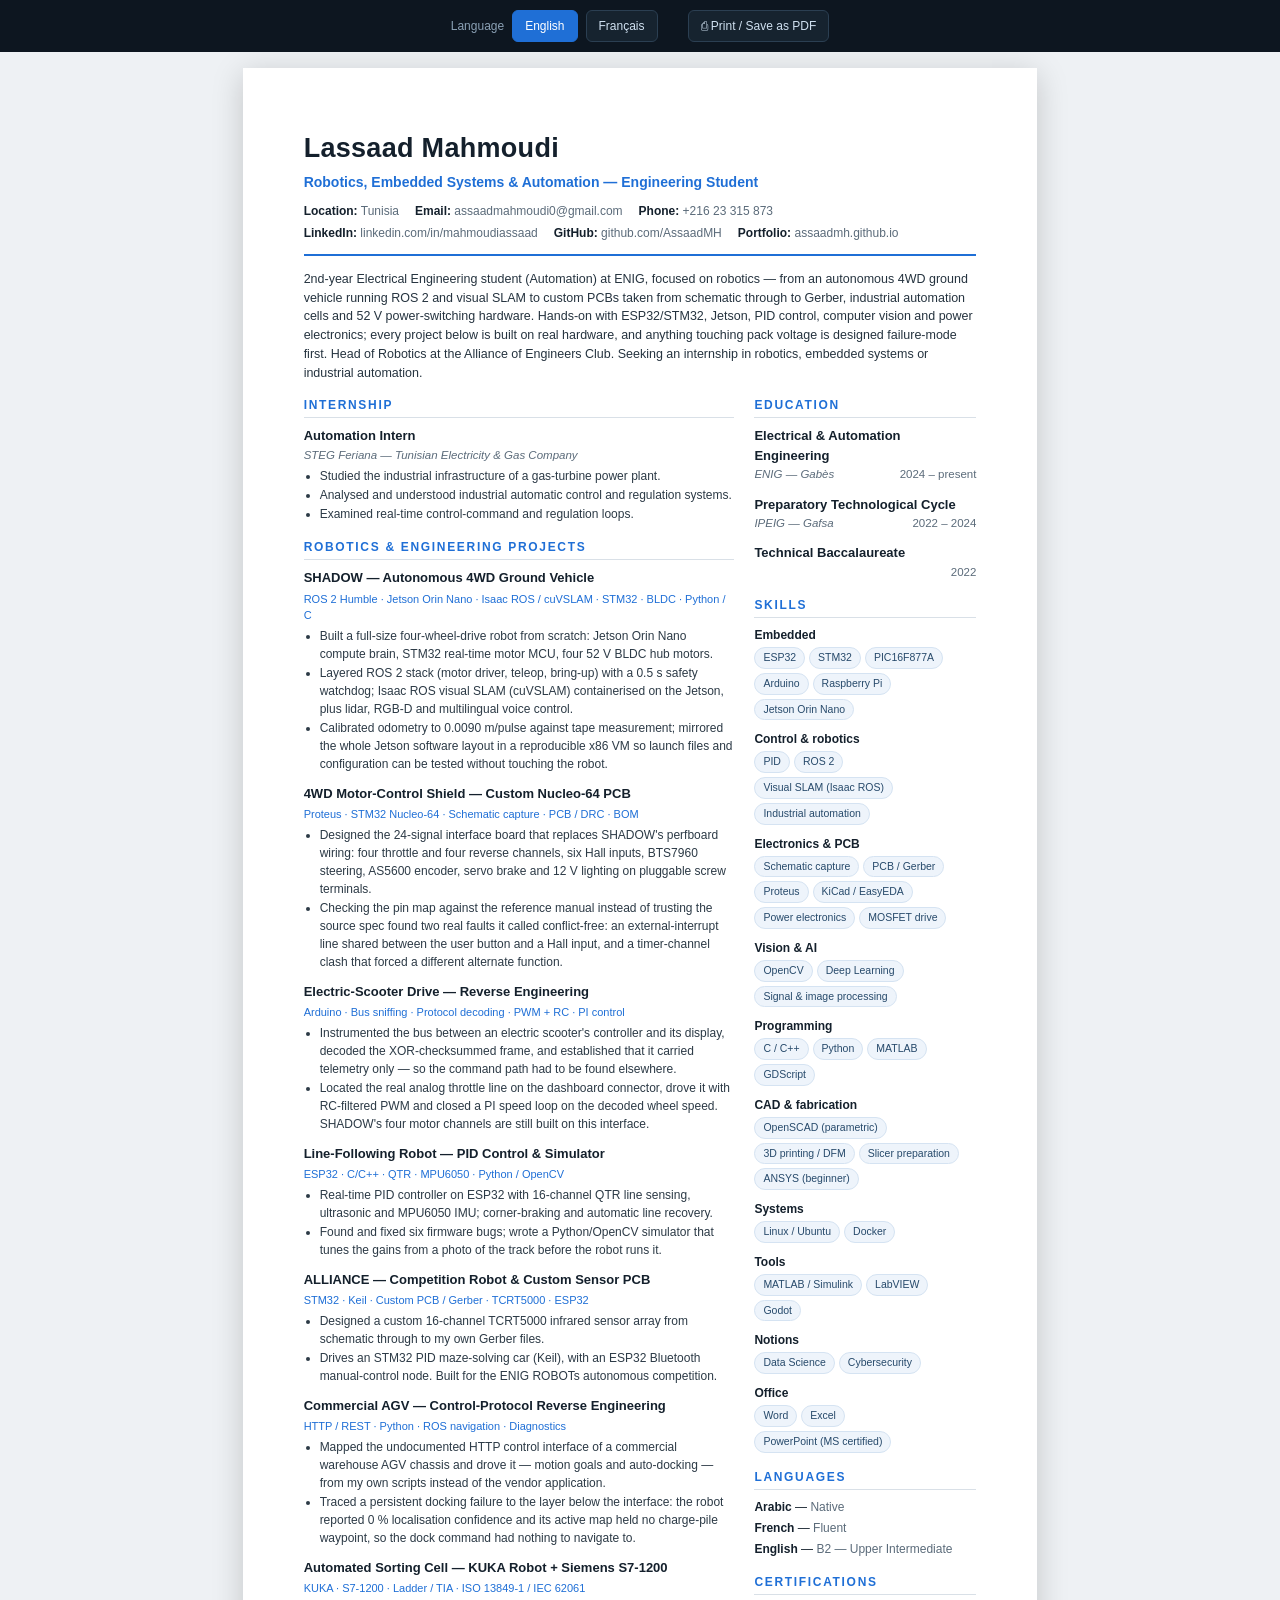
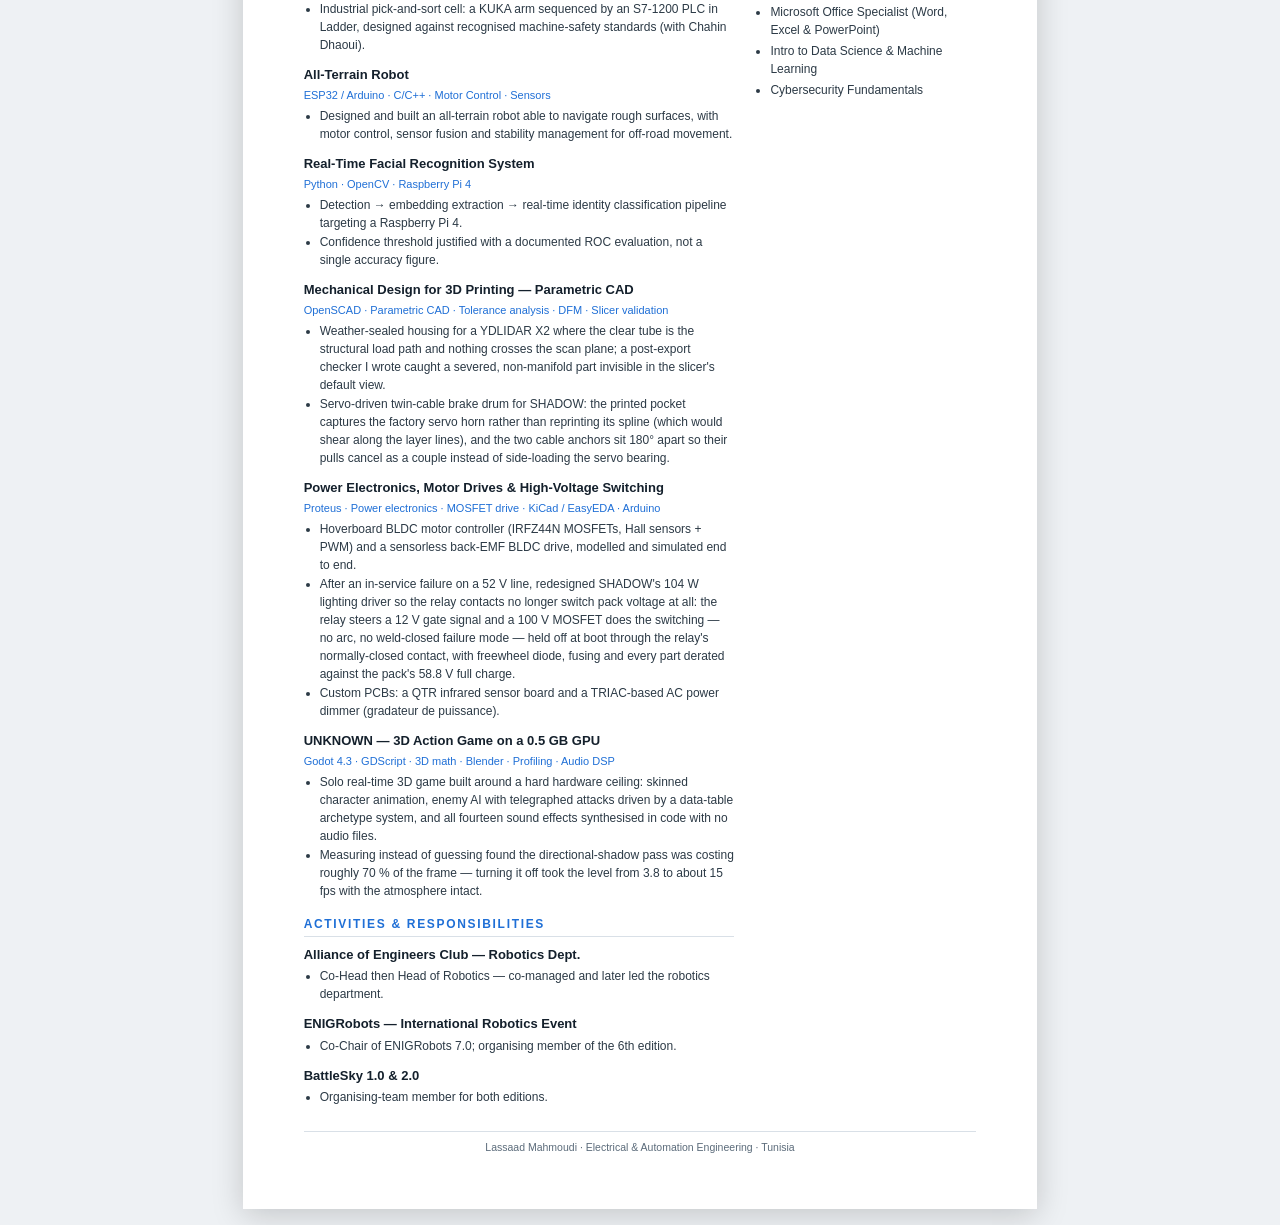
==== cv.html @ 7733d64b "Fix contact email Co-Authored-By: Claude Opus 5 (1M context) <noreply@anthropic.com>" ====
<!doctype html>
<html lang="en">
<head>
<meta charset="utf-8">
<meta name="viewport" content="width=device-width, initial-scale=1">
<title>Lassaad Mahmoudi — CV</title>
<style>
  :root{
    --ink:#14202c; --mut:#5b6b7a; --line:#d9e0e7; --accent:#1f6fd6;
    --bg:#eef1f4; --paper:#ffffff;
  }
  *{box-sizing:border-box}
  html,body{margin:0}
  body{background:var(--bg);color:var(--ink);
    font:13px/1.5 "Segoe UI",Roboto,Helvetica,Arial,sans-serif;
    -webkit-print-color-adjust:exact;print-color-adjust:exact}

  /* screen controls (hidden when printing) */
  .bar{position:sticky;top:0;z-index:10;display:flex;gap:8px;justify-content:center;
    align-items:center;padding:10px;background:#0d1620;color:#fff}
  .bar button{font:inherit;font-size:12px;padding:6px 12px;border:1px solid #2b3f52;
    background:#16232f;color:#cfe0f0;border-radius:6px;cursor:pointer}
  .bar button.on{background:var(--accent);border-color:var(--accent);color:#fff}
  .bar .sp{flex:0 0 14px}

  /* the A4 sheet */
  .page{background:var(--paper);width:210mm;min-height:297mm;margin:16px auto;
    padding:16mm 16mm 14mm;box-shadow:0 6px 30px rgba(0,0,0,.18)}

  header.cv{border-bottom:2px solid var(--accent);padding-bottom:12px;margin-bottom:14px}
  header.cv h1{margin:0;font-size:27px;letter-spacing:.3px}
  header.cv .role{margin:3px 0 0;color:var(--accent);font-weight:600;font-size:14px}
  header.cv .contact{margin-top:9px;display:flex;flex-wrap:wrap;gap:4px 16px;
    font-size:12px;color:var(--mut)}
  header.cv .contact b{color:var(--ink);font-weight:600}

  .summary{font-size:12.5px;color:#25333f;margin:0 0 14px}

  .cols{display:flex;gap:20px}
  .main{flex:1 1 62%;min-width:0}
  .side{flex:0 0 33%}

  h2{font-size:12px;text-transform:uppercase;letter-spacing:.14em;color:var(--accent);
    margin:0 0 8px;padding-bottom:3px;border-bottom:1px solid var(--line)}
  section{margin-bottom:15px;break-inside:avoid}

  .item{margin-bottom:11px;break-inside:avoid}
  .item .t{font-weight:700;font-size:13px}
  .item .m{display:flex;justify-content:space-between;gap:10px;color:var(--mut);
    font-size:11.5px;margin:1px 0 2px}
  .item .m .org{font-style:italic}
  .item p{margin:2px 0 0;font-size:12px;color:#2c3a46}
  .item .tech{margin-top:3px;font-size:11px;color:var(--accent)}
  .item ul{margin:3px 0 0;padding-left:16px}
  .item ul li{font-size:12px;margin-bottom:1px;color:#2c3a46}

  .side h2{border-bottom-color:var(--line)}
  .skwrap{margin-bottom:10px}
  .skwrap .g{font-weight:700;font-size:12px;margin-bottom:3px}
  .chips{display:flex;flex-wrap:wrap;gap:4px}
  .chips span{font-size:10.5px;background:#eef4fb;color:#274a6b;border:1px solid #d5e3f2;
    border-radius:20px;padding:2px 8px}
  .langs div{font-size:12px;margin-bottom:3px}
  .langs b{font-weight:600}
  .langs em{color:var(--mut);font-style:normal}

  ul.tight{margin:2px 0 0;padding-left:16px}
  ul.tight li{font-size:12px;margin-bottom:3px;color:#2c3a46}

  footer.cv{margin-top:10px;padding-top:8px;border-top:1px solid var(--line);
    font-size:10.5px;color:var(--mut);text-align:center}

  @media print{
    .bar{display:none}
    body{background:#fff}
    .page{width:auto;min-height:0;margin:0;box-shadow:none;padding:12mm 14mm}
  }
  @page{size:A4;margin:0}
</style>
</head>
<body>

<div class="bar">
  <span style="font-size:12px;color:#8aa0b4">Language</span>
  <button id="en" class="on" type="button">English</button>
  <button id="fr" type="button">Français</button>
  <span class="sp"></span>
  <button id="print" type="button">⎙ Print / Save as PDF</button>
</div>

<div class="page" id="sheet"></div>

<script>
/* ------------------------------------------------------------------ content
   Grounded strictly in the real FlowCV resume (2026). No inflated claims. */
var CV = {
  en: {
    name: "Lassaad Mahmoudi",
    role: "Robotics, Embedded Systems &amp; Automation — Engineering Student",
    contact: [
      ["Location", "Tunisia"],
      ["Email", "assaadmahmoudi0@gmail.com"],
      ["Phone", "+216 23 315 873"],
      ["LinkedIn", "linkedin.com/in/mahmoudiassaad"],
      ["GitHub", "github.com/AssaadMH"],
      ["Portfolio", "assaadmh.github.io"]
    ],
    summary: "2nd-year Electrical Engineering student (Automation) at ENIG, focused on robotics — from an autonomous 4WD ground vehicle running ROS 2 and visual SLAM to custom PCBs taken from schematic through to Gerber, industrial automation cells and 52 V power-switching hardware. Hands-on with ESP32/STM32, Jetson, PID control, computer vision and power electronics; every project below is built on real hardware, and anything touching pack voltage is designed failure-mode first. Head of Robotics at the Alliance of Engineers Club. Seeking an internship in robotics, embedded systems or industrial automation.",

    expTitle: "Internship",
    exp: [
      { t:"Automation Intern", org:"STEG Feriana — Tunisian Electricity &amp; Gas Company", y:"",
        bullets:[
          "Studied the industrial infrastructure of a gas-turbine power plant.",
          "Analysed and understood industrial automatic control and regulation systems.",
          "Examined real-time control-command and regulation loops."
        ] }
    ],

    projTitle: "Robotics &amp; engineering projects",
    projects: [
      { t:"SHADOW — Autonomous 4WD Ground Vehicle",
        tech:"ROS 2 Humble · Jetson Orin Nano · Isaac ROS / cuVSLAM · STM32 · BLDC · Python / C",
        bullets:[
          "Built a full-size four-wheel-drive robot from scratch: Jetson Orin Nano compute brain, STM32 real-time motor MCU, four 52 V BLDC hub motors.",
          "Layered ROS 2 stack (motor driver, teleop, bring-up) with a 0.5 s safety watchdog; Isaac ROS visual SLAM (cuVSLAM) containerised on the Jetson, plus lidar, RGB-D and multilingual voice control.",
          "Calibrated odometry to 0.0090 m/pulse against tape measurement; mirrored the whole Jetson software layout in a reproducible x86 VM so launch files and configuration can be tested without touching the robot."
        ] },
      { t:"4WD Motor-Control Shield — Custom Nucleo-64 PCB",
        tech:"Proteus · STM32 Nucleo-64 · Schematic capture · PCB / DRC · BOM",
        bullets:[
          "Designed the 24-signal interface board that replaces SHADOW's perfboard wiring: four throttle and four reverse channels, six Hall inputs, BTS7960 steering, AS5600 encoder, servo brake and 12 V lighting on pluggable screw terminals.",
          "Checking the pin map against the reference manual instead of trusting the source spec found two real faults it called conflict-free: an external-interrupt line shared between the user button and a Hall input, and a timer-channel clash that forced a different alternate function."
        ] },
      { t:"Electric-Scooter Drive — Reverse Engineering",
        tech:"Arduino · Bus sniffing · Protocol decoding · PWM + RC · PI control",
        bullets:[
          "Instrumented the bus between an electric scooter's controller and its display, decoded the XOR-checksummed frame, and established that it carried telemetry only — so the command path had to be found elsewhere.",
          "Located the real analog throttle line on the dashboard connector, drove it with RC-filtered PWM and closed a PI speed loop on the decoded wheel speed. SHADOW's four motor channels are still built on this interface."
        ] },
      { t:"Line-Following Robot — PID Control &amp; Simulator",
        tech:"ESP32 · C/C++ · QTR · MPU6050 · Python / OpenCV",
        bullets:[
          "Real-time PID controller on ESP32 with 16-channel QTR line sensing, ultrasonic and MPU6050 IMU; corner-braking and automatic line recovery.",
          "Found and fixed six firmware bugs; wrote a Python/OpenCV simulator that tunes the gains from a photo of the track before the robot runs it."
        ] },
      { t:"ALLIANCE — Competition Robot &amp; Custom Sensor PCB",
        tech:"STM32 · Keil · Custom PCB / Gerber · TCRT5000 · ESP32",
        bullets:[
          "Designed a custom 16-channel TCRT5000 infrared sensor array from schematic through to my own Gerber files.",
          "Drives an STM32 PID maze-solving car (Keil), with an ESP32 Bluetooth manual-control node. Built for the ENIG ROBOTs autonomous competition."
        ] },
      { t:"Commercial AGV — Control-Protocol Reverse Engineering",
        tech:"HTTP / REST · Python · ROS navigation · Diagnostics",
        bullets:[
          "Mapped the undocumented HTTP control interface of a commercial warehouse AGV chassis and drove it — motion goals and auto-docking — from my own scripts instead of the vendor application.",
          "Traced a persistent docking failure to the layer below the interface: the robot reported 0 % localisation confidence and its active map held no charge-pile waypoint, so the dock command had nothing to navigate to."
        ] },
      { t:"Automated Sorting Cell — KUKA Robot + Siemens S7-1200",
        tech:"KUKA · S7-1200 · Ladder / TIA · ISO 13849-1 / IEC 62061",
        bullets:[
          "Industrial pick-and-sort cell: a KUKA arm sequenced by an S7-1200 PLC in Ladder, designed against recognised machine-safety standards (with Chahin Dhaoui)."
        ] },
      { t:"All-Terrain Robot",
        tech:"ESP32 / Arduino · C/C++ · Motor Control · Sensors",
        bullets:[
          "Designed and built an all-terrain robot able to navigate rough surfaces, with motor control, sensor fusion and stability management for off-road movement."
        ] },
      { t:"Real-Time Facial Recognition System",
        tech:"Python · OpenCV · Raspberry Pi 4",
        bullets:[
          "Detection → embedding extraction → real-time identity classification pipeline targeting a Raspberry Pi 4.",
          "Confidence threshold justified with a documented ROC evaluation, not a single accuracy figure."
        ] },
      { t:"Mechanical Design for 3D Printing — Parametric CAD",
        tech:"OpenSCAD · Parametric CAD · Tolerance analysis · DFM · Slicer validation",
        bullets:[
          "Weather-sealed housing for a YDLIDAR X2 where the clear tube is the structural load path and nothing crosses the scan plane; a post-export checker I wrote caught a severed, non-manifold part invisible in the slicer's default view.",
          "Servo-driven twin-cable brake drum for SHADOW: the printed pocket captures the factory servo horn rather than reprinting its spline (which would shear along the layer lines), and the two cable anchors sit 180° apart so their pulls cancel as a couple instead of side-loading the servo bearing."
        ] },
      { t:"Power Electronics, Motor Drives &amp; High-Voltage Switching",
        tech:"Proteus · Power electronics · MOSFET drive · KiCad / EasyEDA · Arduino",
        bullets:[
          "Hoverboard BLDC motor controller (IRFZ44N MOSFETs, Hall sensors + PWM) and a sensorless back-EMF BLDC drive, modelled and simulated end to end.",
          "After an in-service failure on a 52 V line, redesigned SHADOW's 104 W lighting driver so the relay contacts no longer switch pack voltage at all: the relay steers a 12 V gate signal and a 100 V MOSFET does the switching — no arc, no weld-closed failure mode — held off at boot through the relay's normally-closed contact, with freewheel diode, fusing and every part derated against the pack's 58.8 V full charge.",
          "Custom PCBs: a QTR infrared sensor board and a TRIAC-based AC power dimmer (gradateur de puissance)."
        ] },
      { t:"UNKNOWN — 3D Action Game on a 0.5 GB GPU",
        tech:"Godot 4.3 · GDScript · 3D math · Blender · Profiling · Audio DSP",
        bullets:[
          "Solo real-time 3D game built around a hard hardware ceiling: skinned character animation, enemy AI with telegraphed attacks driven by a data-table archetype system, and all fourteen sound effects synthesised in code with no audio files.",
          "Measuring instead of guessing found the directional-shadow pass was costing roughly 70 % of the frame — turning it off took the level from 3.8 to about 15 fps with the atmosphere intact."
        ] }
    ],

    actTitle: "Activities &amp; Responsibilities",
    act: [
      { t:"Alliance of Engineers Club — Robotics Dept.",
        bullets:["Co-Head then Head of Robotics — co-managed and later led the robotics department."] },
      { t:"ENIGRobots — International Robotics Event",
        bullets:["Co-Chair of ENIGRobots 7.0; organising member of the 6th edition."] },
      { t:"BattleSky 1.0 &amp; 2.0",
        bullets:["Organising-team member for both editions."] }
    ],

    eduTitle: "Education",
    edu: [
      { t:"Electrical &amp; Automation Engineering", org:"ENIG — Gabès", y:"2024 – present" },
      { t:"Preparatory Technological Cycle", org:"IPEIG — Gafsa", y:"2022 – 2024" },
      { t:"Technical Baccalaureate", org:"", y:"2022" }
    ],

    skTitle: "Skills",
    skills: [
      { g:"Embedded", items:["ESP32","STM32","PIC16F877A","Arduino","Raspberry Pi","Jetson Orin Nano"] },
      { g:"Control &amp; robotics", items:["PID","ROS 2","Visual SLAM (Isaac ROS)","Industrial automation"] },
      { g:"Electronics &amp; PCB", items:["Schematic capture","PCB / Gerber","Proteus","KiCad / EasyEDA","Power electronics","MOSFET drive"] },
      { g:"Vision &amp; AI", items:["OpenCV","Deep Learning","Signal &amp; image processing"] },
      { g:"Programming", items:["C / C++","Python","MATLAB","GDScript"] },
      { g:"CAD &amp; fabrication", items:["OpenSCAD (parametric)","3D printing / DFM","Slicer preparation","ANSYS (beginner)"] },
      { g:"Systems", items:["Linux / Ubuntu","Docker"] },
      { g:"Tools", items:["MATLAB / Simulink","LabVIEW","Godot"] },
      { g:"Notions", items:["Data Science","Cybersecurity"] },
      { g:"Office", items:["Word","Excel","PowerPoint (MS certified)"] }
    ],

    langTitle: "Languages",
    langs: [ ["Arabic","Native"], ["French","Fluent"], ["English","B2 — Upper Intermediate"] ],

    certTitle: "Certifications",
    certs: [
      "Microsoft Office Specialist (Word, Excel &amp; PowerPoint)",
      "Intro to Data Science &amp; Machine Learning",
      "Cybersecurity Fundamentals"
    ],

    footer: "Lassaad Mahmoudi · Electrical &amp; Automation Engineering · Tunisia"
  },

  fr: {
    name: "Lassaad Mahmoudi",
    role: "Robotique, Systèmes embarqués &amp; Automatique — Étudiant ingénieur",
    contact: [
      ["Localisation", "Tunisie"],
      ["Courriel", "assaadmahmoudi0@gmail.com"],
      ["Téléphone", "+216 23 315 873"],
      ["LinkedIn", "linkedin.com/in/mahmoudiassaad"],
      ["GitHub", "github.com/AssaadMH"],
      ["Portfolio", "assaadmh.github.io"]
    ],
    summary: "Étudiant ingénieur en 2ᵉ année en Génie Électrique (Automatique) à l'ENIG, orienté robotique — d'un véhicule terrestre autonome 4×4 sous ROS 2 et SLAM visuel aux PCB sur mesure menés du schéma jusqu'aux Gerber, en passant par les cellules d'automatisme industriel et la commutation de puissance en 52 V. Pratique de l'ESP32/STM32, du Jetson, de la commande PID, de la vision par ordinateur et de l'électronique de puissance ; chaque projet ci-dessous tourne sur du matériel réel, et tout ce qui touche à la tension du pack est conçu en partant des modes de défaillance. Responsable Robotique du club Alliance of Engineers. À la recherche d'un stage en robotique, systèmes embarqués ou automatisme industriel.",

    expTitle: "Stage",
    exp: [
      { t:"Stagiaire en automatisme", org:"STEG Feriana — Société Tunisienne de l'Électricité et du Gaz", y:"",
        bullets:[
          "Étude de l'infrastructure industrielle d'une centrale à turbine à gaz.",
          "Analyse et compréhension des systèmes de commande et de régulation automatiques industriels.",
          "Examen des boucles de contrôle-commande et de régulation en temps réel."
        ] }
    ],

    projTitle: "Projets robotiques &amp; d'ingénierie",
    projects: [
      { t:"SHADOW — Véhicule terrestre autonome 4×4",
        tech:"ROS 2 Humble · Jetson Orin Nano · Isaac ROS / cuVSLAM · STM32 · BLDC · Python / C",
        bullets:[
          "Robot 4×4 grandeur nature conçu de zéro : cerveau Jetson Orin Nano, microcontrôleur moteur temps réel STM32, quatre moteurs-roues BLDC 52 V.",
          "Pile ROS 2 en couches (driver moteur, téléop, bring-up) avec chien de garde de sécurité 0,5 s ; SLAM visuel Isaac ROS (cuVSLAM) conteneurisé sur le Jetson, plus lidar, RGB-D et commande vocale multilingue.",
          "Odométrie calibrée à 0,0090 m/impulsion au mètre-ruban ; toute l'organisation logicielle du Jetson répliquée dans une VM x86 reproductible, afin de tester fichiers de lancement et configuration sans toucher au robot."
        ] },
      { t:"Carte de commande moteur 4×4 — shield Nucleo-64 sur mesure",
        tech:"Proteus · STM32 Nucleo-64 · saisie de schéma · PCB / DRC · nomenclature",
        bullets:[
          "Conception de la carte d'interface 24 signaux qui remplace le câblage sur plaque perforée de SHADOW : quatre voies d'accélérateur et quatre de marche arrière, six entrées Hall, direction BTS7960, codeur AS5600, frein à servomoteur et éclairage 12 V sur borniers à vis débrochables.",
          "Vérifier le brochage sur le manuel de référence plutôt que de faire confiance au cahier des charges a révélé deux défauts réels qu'il déclarait sans conflit : une ligne d'interruption externe partagée entre le bouton utilisateur et une entrée Hall, et un conflit de voie de timer imposant une autre fonction alternative."
        ] },
      { t:"Motorisation de trottinette électrique — rétro-ingénierie",
        tech:"Arduino · écoute de bus · décodage de protocole · PWM + RC · régulation PI",
        bullets:[
          "Instrumentation du bus entre le contrôleur d'une trottinette électrique et son afficheur, décodage de la trame à somme de contrôle XOR, et mise en évidence qu'elle ne transportait que de la télémétrie — le chemin de commande était donc ailleurs.",
          "Identification de la vraie ligne analogique d'accélérateur sur le connecteur du tableau de bord, pilotage par PWM filtrée en RC et bouclage d'une régulation PI sur la vitesse décodée. Les quatre voies moteur de SHADOW reposent toujours sur cette interface."
        ] },
      { t:"Robot suiveur de ligne — commande PID &amp; simulateur",
        tech:"ESP32 · C/C++ · QTR · MPU6050 · Python / OpenCV",
        bullets:[
          "Régulateur PID temps réel sur ESP32 avec barre de 16 capteurs QTR, ultrason et centrale inertielle MPU6050 ; freinage en virage et récupération automatique de ligne.",
          "Six bugs de firmware corrigés ; simulateur Python/OpenCV réglant les gains à partir d'une photo du circuit avant que le robot ne le parcoure."
        ] },
      { t:"ALLIANCE — Robot de compétition &amp; PCB capteur sur mesure",
        tech:"STM32 · Keil · PCB / Gerber sur mesure · TCRT5000 · ESP32",
        bullets:[
          "Conception d'un réseau de capteurs infrarouges TCRT5000 16 voies sur mesure, mené du schéma jusqu'à mes propres fichiers Gerber.",
          "Pilote une voiture STM32 PID résolveuse de labyrinthe (Keil), avec nœud ESP32 Bluetooth de commande manuelle. Réalisé pour la compétition autonome ENIG ROBOTs."
        ] },
      { t:"AGV commercial — rétro-ingénierie du protocole de commande",
        tech:"HTTP / REST · Python · navigation ROS · diagnostic",
        bullets:[
          "Cartographie de l'interface de commande HTTP non documentée d'un châssis AGV commercial, puis pilotage — consignes de déplacement et accostage automatique — depuis mes propres scripts plutôt que l'application du fabricant.",
          "Panne d'accostage persistante ramenée à la couche située sous l'interface : le robot annonçait 0 % de confiance de localisation et sa carte active ne contenait aucun point de borne de charge — la commande n'avait donc aucune destination."
        ] },
      { t:"Cellule de tri automatisée — Robot KUKA + Siemens S7-1200",
        tech:"KUKA · S7-1200 · Ladder / TIA · ISO 13849-1 / IEC 62061",
        bullets:[
          "Cellule industrielle de préhension et de tri : bras KUKA séquencé par un automate S7-1200 en Ladder, conçue selon des normes reconnues de sécurité machine (avec Chahin Dhaoui)."
        ] },
      { t:"Robot tout-terrain",
        tech:"ESP32 / Arduino · C/C++ · commande moteur · capteurs",
        bullets:[
          "Conception et fabrication d'un robot tout-terrain capable de franchir des surfaces accidentées, avec commande moteur, fusion de capteurs et gestion de la stabilité hors route."
        ] },
      { t:"Système de reconnaissance faciale temps réel",
        tech:"Python · OpenCV · Raspberry Pi 4",
        bullets:[
          "Chaîne détection → extraction d'empreintes → classification d'identité en temps réel, ciblant un Raspberry Pi 4.",
          "Seuil de confiance justifié par une analyse ROC documentée, et non par un simple taux de réussite."
        ] },
      { t:"Conception mécanique pour impression 3D — CAO paramétrique",
        tech:"OpenSCAD · CAO paramétrique · analyse de tolérances · DFM · validation trancheur",
        bullets:[
          "Boîtier étanche pour YDLIDAR X2 où le tube transparent est le chemin d'effort structurel et rien ne traverse le plan de balayage ; un contrôleur post-export de ma conception a détecté une pièce sectionnée et non-manifold, invisible dans la vue par défaut du trancheur.",
          "Tambour de frein à deux câbles entraîné par servomoteur pour SHADOW : la poche imprimée capture le palonnier d'origine au lieu d'en réimprimer les cannelures (qui cisailleraient dans le sens des couches), et les deux ancrages de câble sont à 180° pour que leurs efforts s'annulent en couple au lieu de charger le palier du servomoteur."
        ] },
      { t:"Électronique de puissance, commandes moteur &amp; commutation haute tension",
        tech:"Proteus · électronique de puissance · commande de MOSFET · KiCad / EasyEDA · Arduino",
        bullets:[
          "Contrôleur de moteur BLDC hoverboard (MOSFET IRFZ44N, capteurs Hall + PWM) et commande BLDC sensorless par FCEM, modélisés et simulés de bout en bout.",
          "Après une défaillance en service sur une ligne 52 V, refonte du driver d'éclairage 104 W de SHADOW pour que les contacts du relais ne commutent plus du tout la tension du pack : le relais oriente un signal de grille 12 V et un MOSFET 100 V assure la commutation — sans arc ni soudure des contacts — maintenu à l'arrêt au démarrage par le contact normalement fermé du relais, avec diode de roue libre, fusible et chaque composant déclassé face aux 58,8 V du pack à pleine charge.",
          "PCB sur mesure : carte capteur infrarouge QTR et gradateur de puissance AC à base de TRIAC."
        ] },
      { t:"UNKNOWN — jeu d'action 3D sur un GPU de 0,5 Go",
        tech:"Godot 4.3 · GDScript · maths 3D · Blender · profilage · DSP audio",
        bullets:[
          "Jeu 3D temps réel en solo bâti autour d'un plafond matériel strict : animation de personnages skinnés, IA d'ennemis à attaques télégraphiées pilotée par une table d'archétypes, et les quatorze effets sonores entièrement synthétisés par le code, sans aucun fichier audio.",
          "Mesurer au lieu de supposer a révélé que la passe d'ombres directionnelles coûtait environ 70 % de la trame — la désactiver a fait passer le niveau de 3,8 à environ 15 images/s sans perdre l'atmosphère."
        ] }
    ],

    actTitle: "Activités &amp; responsabilités",
    act: [
      { t:"Alliance of Engineers Club — département Robotique",
        bullets:["Co-responsable puis Responsable Robotique — co-gestion puis direction du département robotique."] },
      { t:"ENIGRobots — événement international de robotique",
        bullets:["Co-président d'ENIGRobots 7.0 ; membre organisateur de la 6ᵉ édition."] },
      { t:"BattleSky 1.0 &amp; 2.0",
        bullets:["Membre de l'équipe d'organisation des deux éditions."] }
    ],

    eduTitle: "Formation",
    edu: [
      { t:"Génie Électrique &amp; Automatique", org:"ENIG — Gabès", y:"2024 – aujourd'hui" },
      { t:"Cycle préparatoire technologique", org:"IPEIG — Gafsa", y:"2022 – 2024" },
      { t:"Baccalauréat technique", org:"", y:"2022" }
    ],

    skTitle: "Compétences",
    skills: [
      { g:"Embarqué", items:["ESP32","STM32","PIC16F877A","Arduino","Raspberry Pi","Jetson Orin Nano"] },
      { g:"Commande &amp; robotique", items:["PID","ROS 2","SLAM visuel (Isaac ROS)","Automatisme industriel"] },
      { g:"Électronique &amp; PCB", items:["Saisie de schéma","PCB / Gerber","Proteus","KiCad / EasyEDA","Électronique de puissance","Commande de MOSFET"] },
      { g:"Vision &amp; IA", items:["OpenCV","Deep Learning","Traitement signal &amp; image"] },
      { g:"Programmation", items:["C / C++","Python","MATLAB","GDScript"] },
      { g:"CAO &amp; fabrication", items:["OpenSCAD (paramétrique)","Impression 3D / DFM","Préparation trancheur","ANSYS (débutant)"] },
      { g:"Systèmes", items:["Linux / Ubuntu","Docker"] },
      { g:"Outils", items:["MATLAB / Simulink","LabVIEW","Godot"] },
      { g:"Notions", items:["Data Science","Cybersécurité"] },
      { g:"Bureautique", items:["Word","Excel","PowerPoint (certifié MS)"] }
    ],

    langTitle: "Langues",
    langs: [ ["Arabe","Langue maternelle"], ["Français","Courant"], ["Anglais","B2 — intermédiaire supérieur"] ],

    certTitle: "Certifications",
    certs: [
      "Microsoft Office Specialist (Word, Excel &amp; PowerPoint)",
      "Introduction à la Data Science &amp; au Machine Learning",
      "Fondamentaux de la cybersécurité"
    ],

    footer: "Lassaad Mahmoudi · Génie Électrique &amp; Automatique · Tunisie"
  }
};

/* -------------------------------------------------------------------- render */
function render(lang){
  var d = CV[lang];
  document.documentElement.lang = lang;

  var contact = d.contact.map(function(c){
    return '<span><b>'+c[0]+':</b> '+c[1]+'</span>';
  }).join("");

  function bullets(arr){
    return arr && arr.length
      ? '<ul>'+arr.map(function(b){return '<li>'+b+'</li>';}).join("")+'</ul>' : '';
  }

  var projects = d.projects.map(function(p){
    return '<div class="item"><div class="t">'+p.t+'</div>'+
      '<div class="tech">'+p.tech+'</div>'+bullets(p.bullets)+'</div>';
  }).join("");

  function orgBlock(list){
    return list.map(function(e){
      var meta = (e.org || e.y)
        ? '<div class="m"><span class="org">'+(e.org||'')+'</span><span>'+(e.y||'')+'</span></div>' : '';
      return '<div class="item"><div class="t">'+e.t+'</div>'+meta+bullets(e.bullets)+'</div>';
    }).join("");
  }

  var skills = d.skills.map(function(s){
    return '<div class="skwrap"><div class="g">'+s.g+'</div><div class="chips">'+
      s.items.map(function(i){return '<span>'+i+'</span>';}).join("")+'</div></div>';
  }).join("");

  var langs = d.langs.map(function(l){
    return '<div><b>'+l[0]+'</b> — <em>'+l[1]+'</em></div>';
  }).join("");

  var certs = '<ul class="tight">'+d.certs.map(function(c){return '<li>'+c+'</li>';}).join("")+'</ul>';

  document.getElementById("sheet").innerHTML =
    '<header class="cv"><h1>'+d.name+'</h1><div class="role">'+d.role+'</div>'+
      '<div class="contact">'+contact+'</div></header>'+
    '<p class="summary">'+d.summary+'</p>'+
    '<div class="cols"><div class="main">'+
      '<section><h2>'+d.expTitle+'</h2>'+orgBlock(d.exp)+'</section>'+
      '<section><h2>'+d.projTitle+'</h2>'+projects+'</section>'+
      '<section><h2>'+d.actTitle+'</h2>'+orgBlock(d.act)+'</section>'+
    '</div><div class="side">'+
      '<section><h2>'+d.eduTitle+'</h2>'+orgBlock(d.edu)+'</section>'+
      '<section><h2>'+d.skTitle+'</h2>'+skills+'</section>'+
      '<section><h2>'+d.langTitle+'</h2><div class="langs">'+langs+'</div></section>'+
      '<section><h2>'+d.certTitle+'</h2>'+certs+'</section>'+
    '</div></div>'+
    '<footer class="cv">'+d.footer+'</footer>';

  document.getElementById("en").classList.toggle("on", lang==="en");
  document.getElementById("fr").classList.toggle("on", lang==="fr");
  document.title = d.name + " — CV";
}

document.getElementById("en").onclick = function(){ render("en"); };
document.getElementById("fr").onclick = function(){ render("fr"); };
document.getElementById("print").onclick = function(){ window.print(); };
render("en");
</script>
</body>
</html>
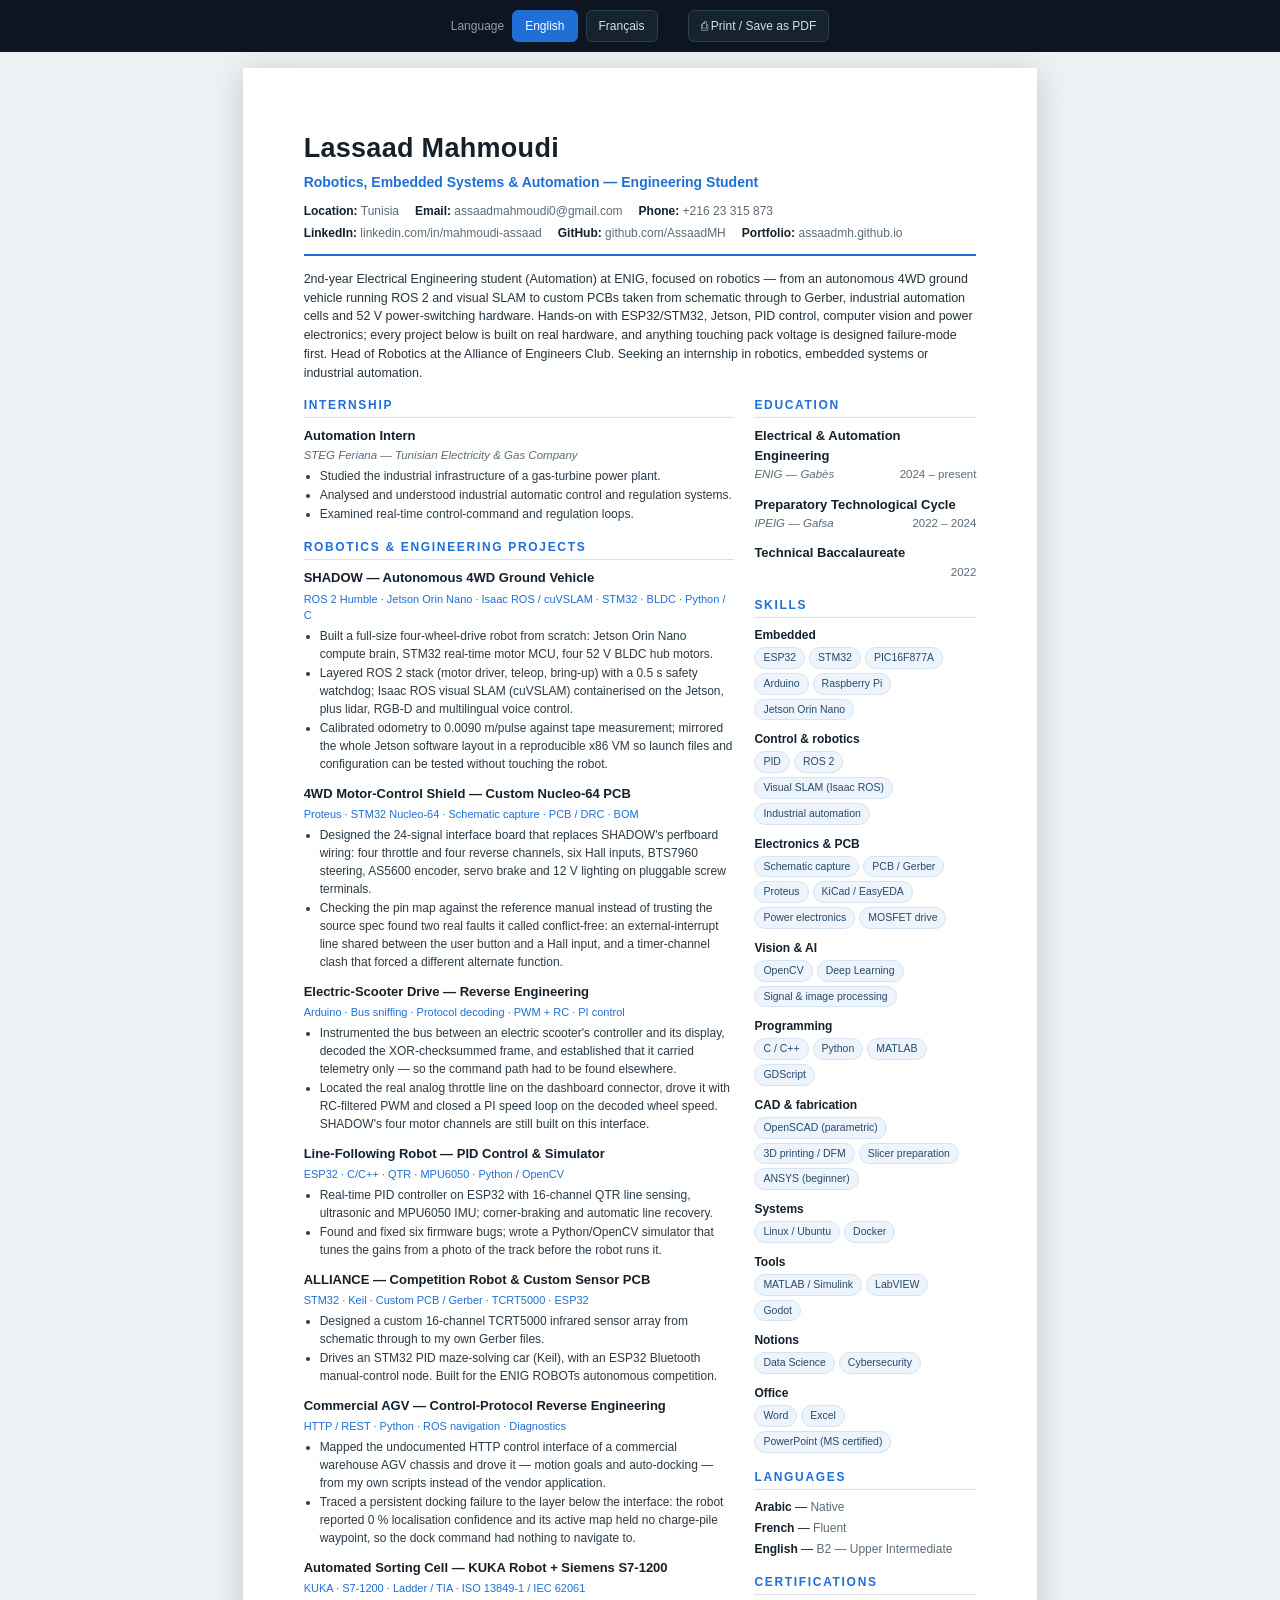
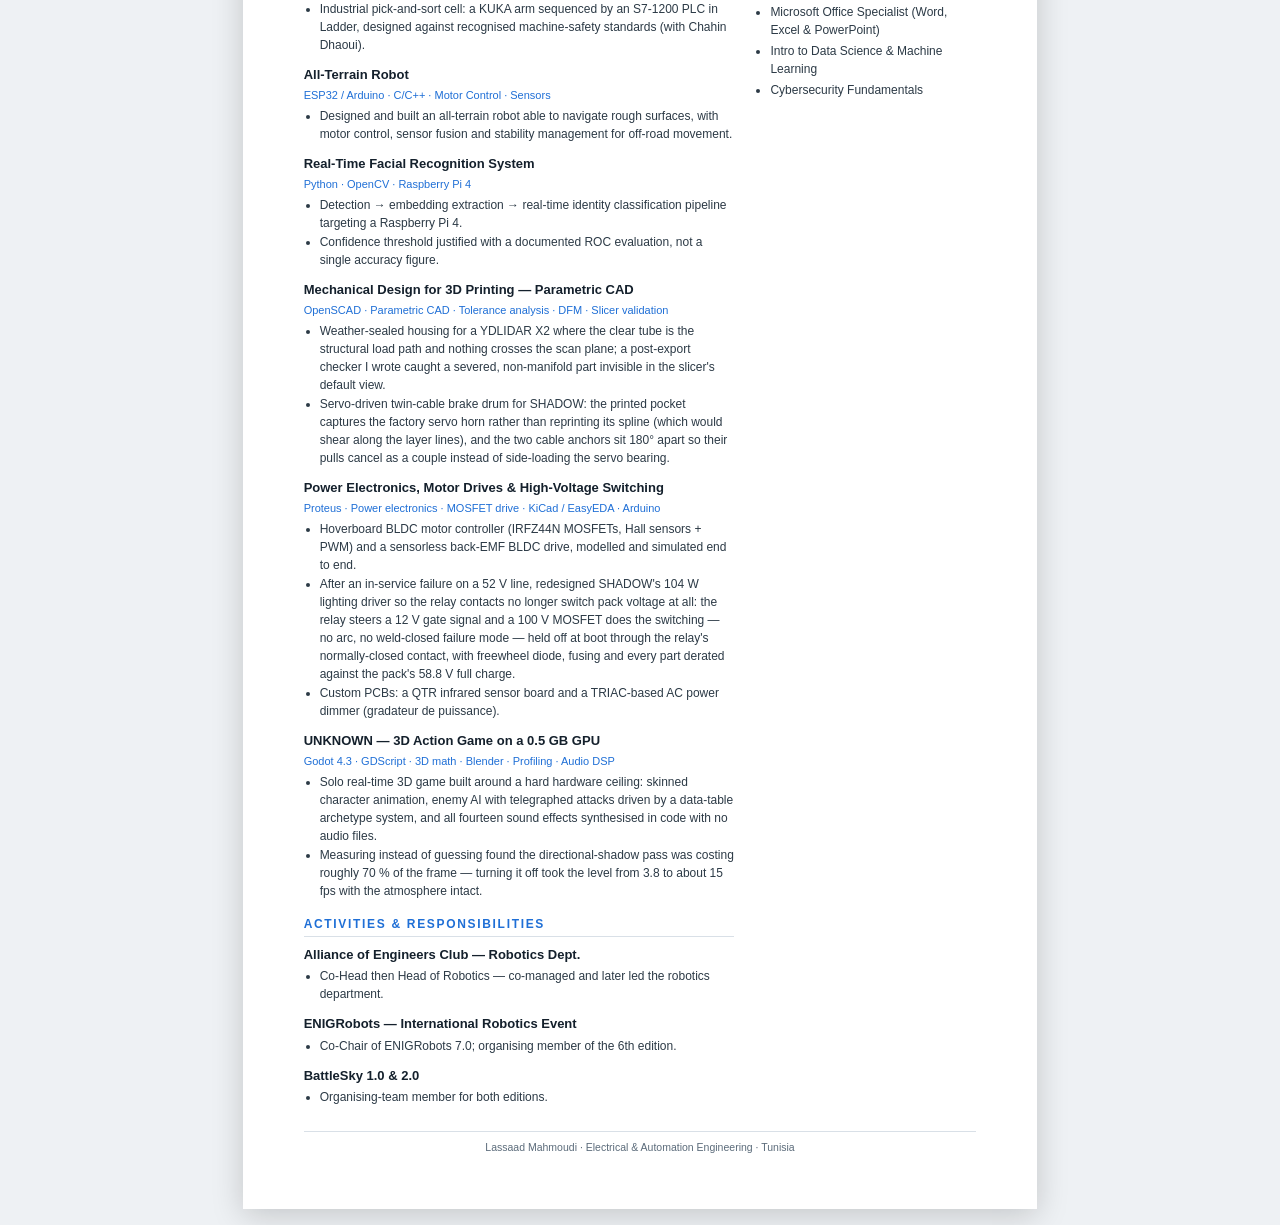
==== commit 1ce1fdbf: "Fix LinkedIn URL Co-Authored-By: Claude Opus 5 (1M context) <noreply@anthropic.com>" ====
--- a/cv.html
+++ b/cv.html
@@ -101,7 +101,7 @@
       ["Location", "Tunisia"],
       ["Email", "assaadmahmoudi0@gmail.com"],
       ["Phone", "+216 23 315 873"],
-      ["LinkedIn", "linkedin.com/in/mahmoudiassaad"],
+      ["LinkedIn", "linkedin.com/in/mahmoudi-assaad"],
       ["GitHub", "github.com/AssaadMH"],
       ["Portfolio", "assaadmh.github.io"]
     ],
@@ -244,7 +244,7 @@
       ["Localisation", "Tunisie"],
       ["Courriel", "assaadmahmoudi0@gmail.com"],
       ["Téléphone", "+216 23 315 873"],
-      ["LinkedIn", "linkedin.com/in/mahmoudiassaad"],
+      ["LinkedIn", "linkedin.com/in/mahmoudi-assaad"],
       ["GitHub", "github.com/AssaadMH"],
       ["Portfolio", "assaadmh.github.io"]
     ],
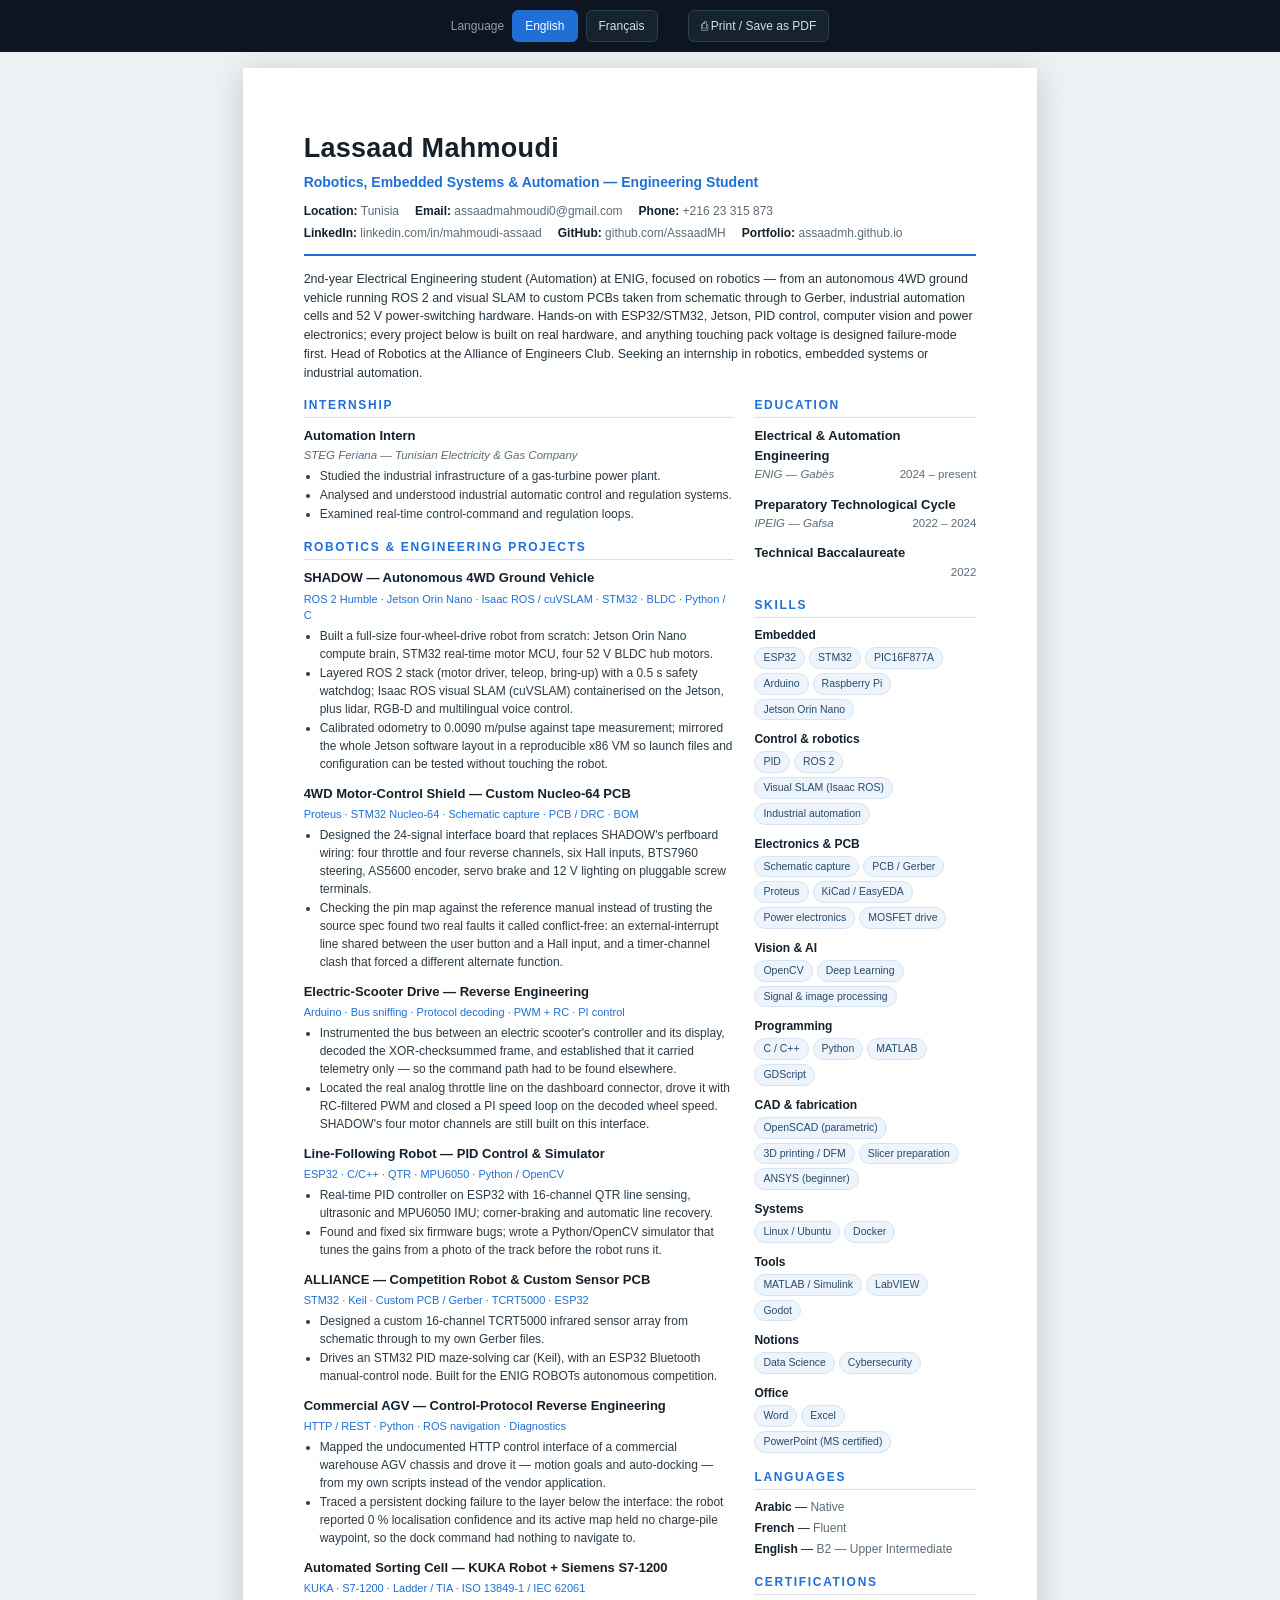
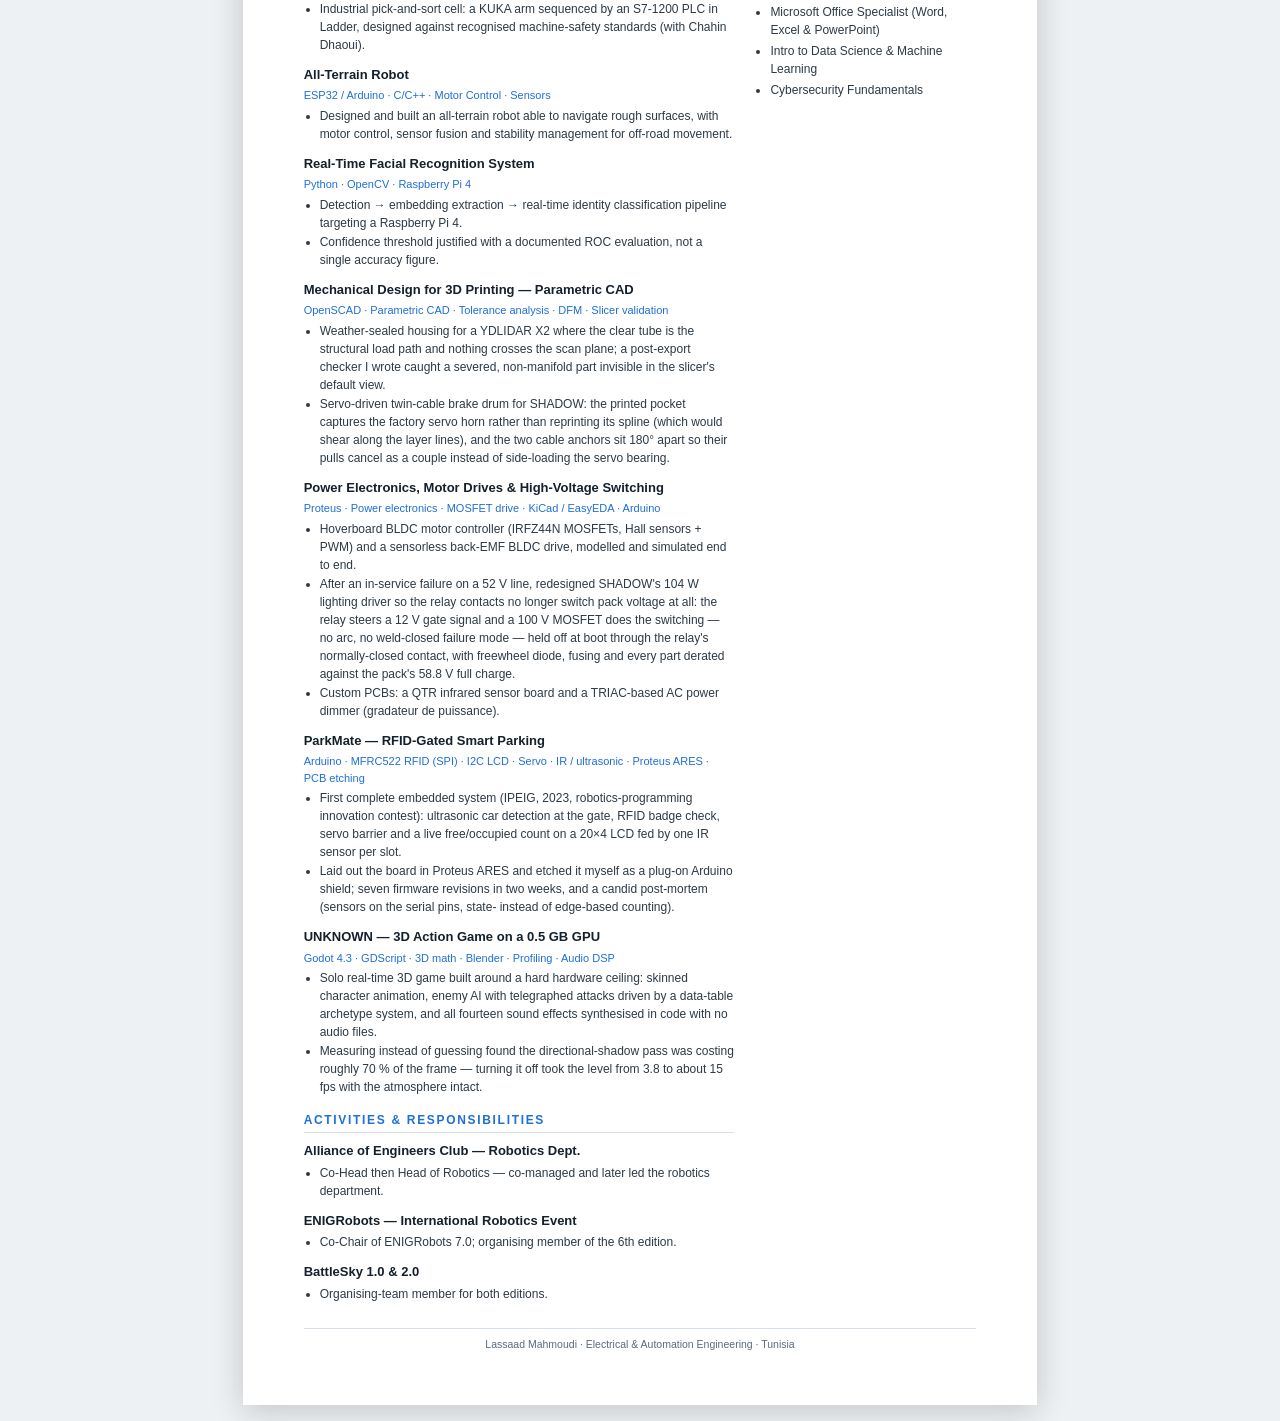
==== commit 73fd65e7: "CV: add ParkMate; let the projects section flow across pages Every section had break-inside:avoid, s" ====
--- a/cv.html
+++ b/cv.html
@@ -43,6 +43,8 @@
   h2{font-size:12px;text-transform:uppercase;letter-spacing:.14em;color:var(--accent);
     margin:0 0 8px;padding-bottom:3px;border-bottom:1px solid var(--line)}
   section{margin-bottom:15px;break-inside:avoid}
+  section.flow{break-inside:auto}
+  h2{break-after:avoid}
 
   .item{margin-bottom:11px;break-inside:avoid}
   .item .t{font-weight:700;font-size:13px}
@@ -185,6 +187,12 @@
           "After an in-service failure on a 52 V line, redesigned SHADOW's 104 W lighting driver so the relay contacts no longer switch pack voltage at all: the relay steers a 12 V gate signal and a 100 V MOSFET does the switching — no arc, no weld-closed failure mode — held off at boot through the relay's normally-closed contact, with freewheel diode, fusing and every part derated against the pack's 58.8 V full charge.",
           "Custom PCBs: a QTR infrared sensor board and a TRIAC-based AC power dimmer (gradateur de puissance)."
         ] },
+      { t:"ParkMate — RFID-Gated Smart Parking",
+        tech:"Arduino · MFRC522 RFID (SPI) · I2C LCD · Servo · IR / ultrasonic · Proteus ARES · PCB etching",
+        bullets:[
+          "First complete embedded system (IPEIG, 2023, robotics-programming innovation contest): ultrasonic car detection at the gate, RFID badge check, servo barrier and a live free/occupied count on a 20×4 LCD fed by one IR sensor per slot.",
+          "Laid out the board in Proteus ARES and etched it myself as a plug-on Arduino shield; seven firmware revisions in two weeks, and a candid post-mortem (sensors on the serial pins, state- instead of edge-based counting)."
+        ] },
       { t:"UNKNOWN — 3D Action Game on a 0.5 GB GPU",
         tech:"Godot 4.3 · GDScript · 3D math · Blender · Profiling · Audio DSP",
         bullets:[
@@ -328,6 +336,12 @@
           "Après une défaillance en service sur une ligne 52 V, refonte du driver d'éclairage 104 W de SHADOW pour que les contacts du relais ne commutent plus du tout la tension du pack : le relais oriente un signal de grille 12 V et un MOSFET 100 V assure la commutation — sans arc ni soudure des contacts — maintenu à l'arrêt au démarrage par le contact normalement fermé du relais, avec diode de roue libre, fusible et chaque composant déclassé face aux 58,8 V du pack à pleine charge.",
           "PCB sur mesure : carte capteur infrarouge QTR et gradateur de puissance AC à base de TRIAC."
         ] },
+      { t:"ParkMate — Parking intelligent à accès RFID",
+        tech:"Arduino · RFID MFRC522 (SPI) · LCD I2C · servomoteur · IR / ultrason · Proteus ARES · gravure de PCB",
+        bullets:[
+          "Premier système embarqué complet (IPEIG, 2023, concours d'innovation en programmation robotique) : détection ultrason de la voiture à l'entrée, contrôle du badge RFID, barrière à servomoteur et comptage en direct des places libres/occupées sur LCD 20×4 via un capteur IR par place.",
+          "Carte dessinée sous Proteus ARES et gravée moi-même en shield enfichable sur l'Arduino ; sept versions du firmware en deux semaines, et un retour d'expérience honnête (capteurs sur les broches série, comptage par états au lieu de fronts)."
+        ] },
       { t:"UNKNOWN — jeu d'action 3D sur un GPU de 0,5 Go",
         tech:"Godot 4.3 · GDScript · maths 3D · Blender · profilage · DSP audio",
         bullets:[
@@ -425,7 +439,7 @@
     '<p class="summary">'+d.summary+'</p>'+
     '<div class="cols"><div class="main">'+
       '<section><h2>'+d.expTitle+'</h2>'+orgBlock(d.exp)+'</section>'+
-      '<section><h2>'+d.projTitle+'</h2>'+projects+'</section>'+
+      '<section class="flow"><h2>'+d.projTitle+'</h2>'+projects+'</section>'+
       '<section><h2>'+d.actTitle+'</h2>'+orgBlock(d.act)+'</section>'+
     '</div><div class="side">'+
       '<section><h2>'+d.eduTitle+'</h2>'+orgBlock(d.edu)+'</section>'+
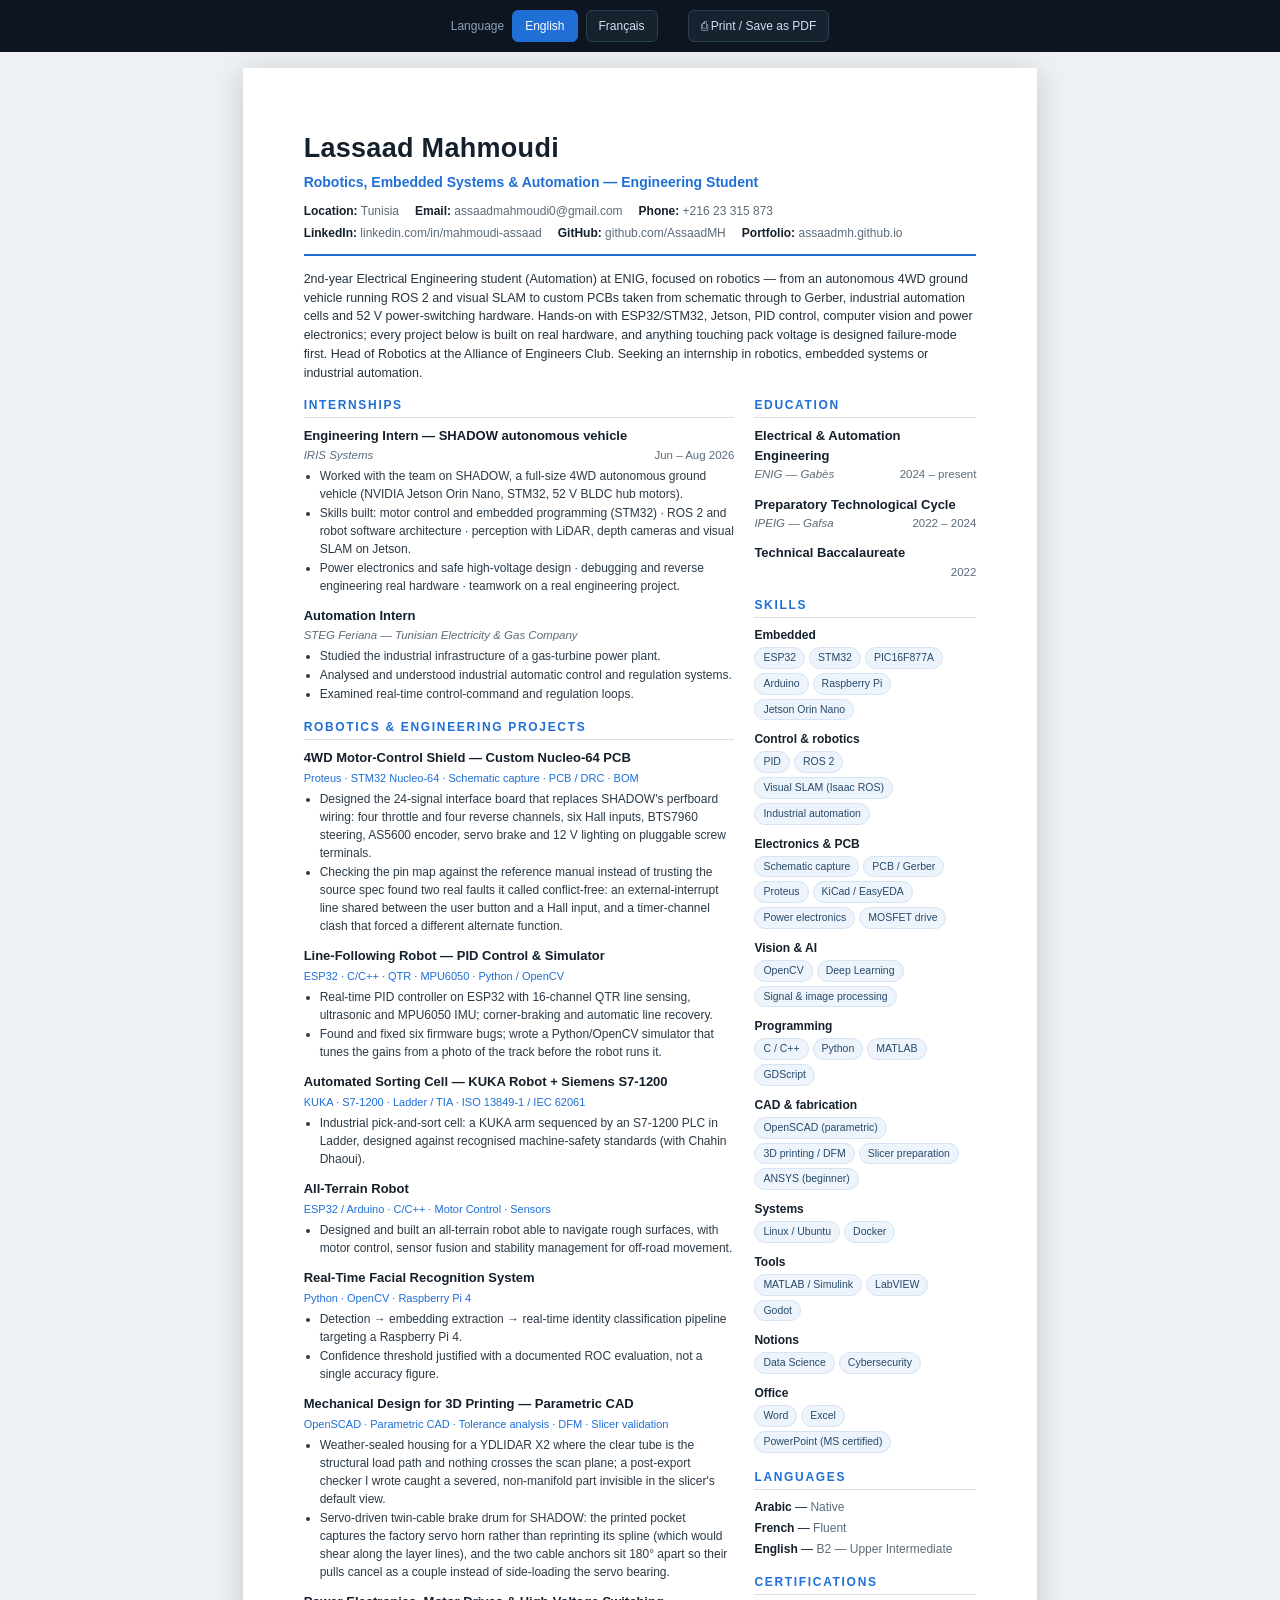
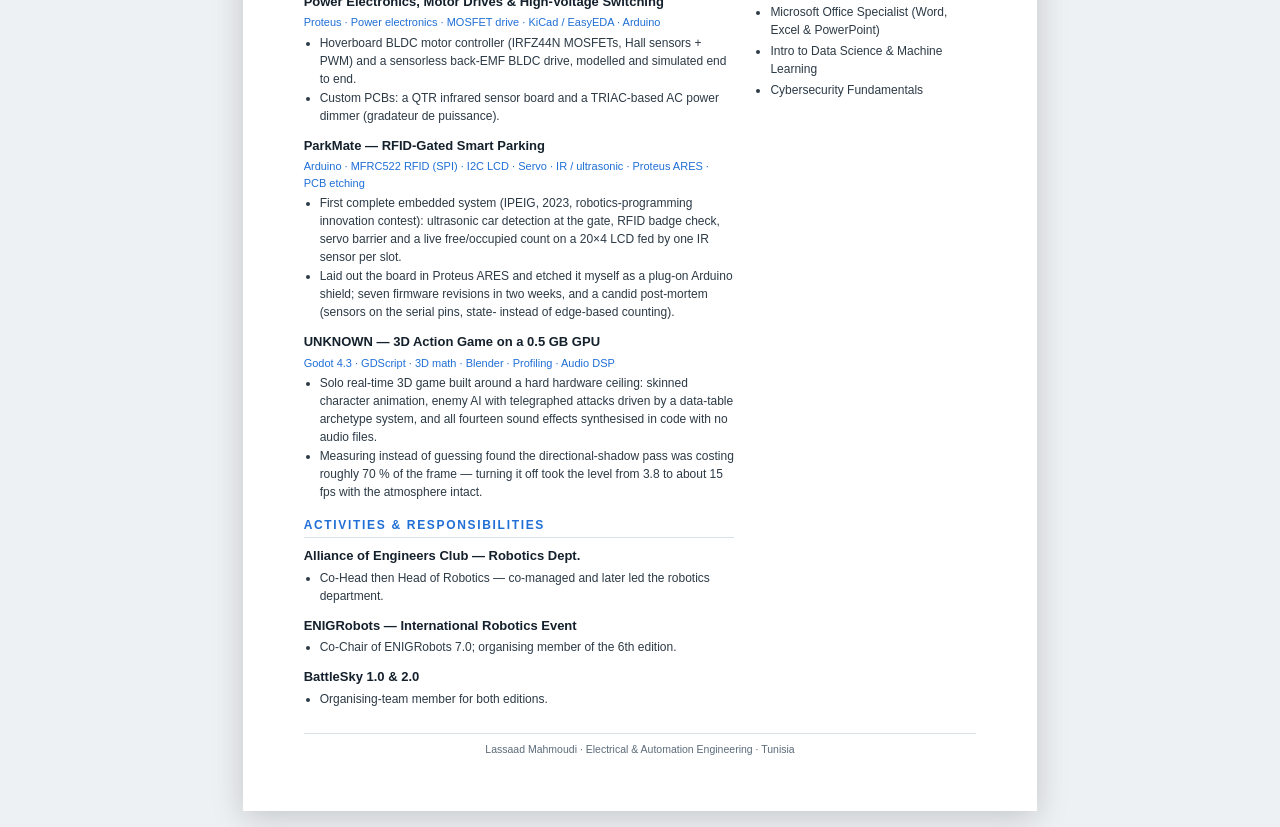
==== commit a2bde7bc: "CV: add IRIS Systems internship; drop scooter, ALLIANCE and AGV projects; SHADOW moves under the int" ====
--- a/cv.html
+++ b/cv.html
@@ -109,8 +109,14 @@
     ],
     summary: "2nd-year Electrical Engineering student (Automation) at ENIG, focused on robotics — from an autonomous 4WD ground vehicle running ROS 2 and visual SLAM to custom PCBs taken from schematic through to Gerber, industrial automation cells and 52 V power-switching hardware. Hands-on with ESP32/STM32, Jetson, PID control, computer vision and power electronics; every project below is built on real hardware, and anything touching pack voltage is designed failure-mode first. Head of Robotics at the Alliance of Engineers Club. Seeking an internship in robotics, embedded systems or industrial automation.",
 
-    expTitle: "Internship",
+    expTitle: "Internships",
     exp: [
+      { t:"Engineering Intern — SHADOW autonomous vehicle", org:"IRIS Systems", y:"Jun – Aug 2026",
+        bullets:[
+          "Worked with the team on SHADOW, a full-size 4WD autonomous ground vehicle (NVIDIA Jetson Orin Nano, STM32, 52 V BLDC hub motors).",
+          "Skills built: motor control and embedded programming (STM32) · ROS 2 and robot software architecture · perception with LiDAR, depth cameras and visual SLAM on Jetson.",
+          "Power electronics and safe high-voltage design · debugging and reverse engineering real hardware · teamwork on a real engineering project."
+        ] },
       { t:"Automation Intern", org:"STEG Feriana — Tunisian Electricity &amp; Gas Company", y:"",
         bullets:[
           "Studied the industrial infrastructure of a gas-turbine power plant.",
@@ -121,43 +127,18 @@
 
     projTitle: "Robotics &amp; engineering projects",
     projects: [
-      { t:"SHADOW — Autonomous 4WD Ground Vehicle",
-        tech:"ROS 2 Humble · Jetson Orin Nano · Isaac ROS / cuVSLAM · STM32 · BLDC · Python / C",
-        bullets:[
-          "Built a full-size four-wheel-drive robot from scratch: Jetson Orin Nano compute brain, STM32 real-time motor MCU, four 52 V BLDC hub motors.",
-          "Layered ROS 2 stack (motor driver, teleop, bring-up) with a 0.5 s safety watchdog; Isaac ROS visual SLAM (cuVSLAM) containerised on the Jetson, plus lidar, RGB-D and multilingual voice control.",
-          "Calibrated odometry to 0.0090 m/pulse against tape measurement; mirrored the whole Jetson software layout in a reproducible x86 VM so launch files and configuration can be tested without touching the robot."
-        ] },
       { t:"4WD Motor-Control Shield — Custom Nucleo-64 PCB",
         tech:"Proteus · STM32 Nucleo-64 · Schematic capture · PCB / DRC · BOM",
         bullets:[
           "Designed the 24-signal interface board that replaces SHADOW's perfboard wiring: four throttle and four reverse channels, six Hall inputs, BTS7960 steering, AS5600 encoder, servo brake and 12 V lighting on pluggable screw terminals.",
           "Checking the pin map against the reference manual instead of trusting the source spec found two real faults it called conflict-free: an external-interrupt line shared between the user button and a Hall input, and a timer-channel clash that forced a different alternate function."
         ] },
-      { t:"Electric-Scooter Drive — Reverse Engineering",
-        tech:"Arduino · Bus sniffing · Protocol decoding · PWM + RC · PI control",
-        bullets:[
-          "Instrumented the bus between an electric scooter's controller and its display, decoded the XOR-checksummed frame, and established that it carried telemetry only — so the command path had to be found elsewhere.",
-          "Located the real analog throttle line on the dashboard connector, drove it with RC-filtered PWM and closed a PI speed loop on the decoded wheel speed. SHADOW's four motor channels are still built on this interface."
-        ] },
       { t:"Line-Following Robot — PID Control &amp; Simulator",
         tech:"ESP32 · C/C++ · QTR · MPU6050 · Python / OpenCV",
         bullets:[
           "Real-time PID controller on ESP32 with 16-channel QTR line sensing, ultrasonic and MPU6050 IMU; corner-braking and automatic line recovery.",
           "Found and fixed six firmware bugs; wrote a Python/OpenCV simulator that tunes the gains from a photo of the track before the robot runs it."
         ] },
-      { t:"ALLIANCE — Competition Robot &amp; Custom Sensor PCB",
-        tech:"STM32 · Keil · Custom PCB / Gerber · TCRT5000 · ESP32",
-        bullets:[
-          "Designed a custom 16-channel TCRT5000 infrared sensor array from schematic through to my own Gerber files.",
-          "Drives an STM32 PID maze-solving car (Keil), with an ESP32 Bluetooth manual-control node. Built for the ENIG ROBOTs autonomous competition."
-        ] },
-      { t:"Commercial AGV — Control-Protocol Reverse Engineering",
-        tech:"HTTP / REST · Python · ROS navigation · Diagnostics",
-        bullets:[
-          "Mapped the undocumented HTTP control interface of a commercial warehouse AGV chassis and drove it — motion goals and auto-docking — from my own scripts instead of the vendor application.",
-          "Traced a persistent docking failure to the layer below the interface: the robot reported 0 % localisation confidence and its active map held no charge-pile waypoint, so the dock command had nothing to navigate to."
-        ] },
       { t:"Automated Sorting Cell — KUKA Robot + Siemens S7-1200",
         tech:"KUKA · S7-1200 · Ladder / TIA · ISO 13849-1 / IEC 62061",
         bullets:[
@@ -184,7 +165,6 @@
         tech:"Proteus · Power electronics · MOSFET drive · KiCad / EasyEDA · Arduino",
         bullets:[
           "Hoverboard BLDC motor controller (IRFZ44N MOSFETs, Hall sensors + PWM) and a sensorless back-EMF BLDC drive, modelled and simulated end to end.",
-          "After an in-service failure on a 52 V line, redesigned SHADOW's 104 W lighting driver so the relay contacts no longer switch pack voltage at all: the relay steers a 12 V gate signal and a 100 V MOSFET does the switching — no arc, no weld-closed failure mode — held off at boot through the relay's normally-closed contact, with freewheel diode, fusing and every part derated against the pack's 58.8 V full charge.",
           "Custom PCBs: a QTR infrared sensor board and a TRIAC-based AC power dimmer (gradateur de puissance)."
         ] },
       { t:"ParkMate — RFID-Gated Smart Parking",
@@ -258,8 +238,14 @@
     ],
     summary: "Étudiant ingénieur en 2ᵉ année en Génie Électrique (Automatique) à l'ENIG, orienté robotique — d'un véhicule terrestre autonome 4×4 sous ROS 2 et SLAM visuel aux PCB sur mesure menés du schéma jusqu'aux Gerber, en passant par les cellules d'automatisme industriel et la commutation de puissance en 52 V. Pratique de l'ESP32/STM32, du Jetson, de la commande PID, de la vision par ordinateur et de l'électronique de puissance ; chaque projet ci-dessous tourne sur du matériel réel, et tout ce qui touche à la tension du pack est conçu en partant des modes de défaillance. Responsable Robotique du club Alliance of Engineers. À la recherche d'un stage en robotique, systèmes embarqués ou automatisme industriel.",
 
-    expTitle: "Stage",
+    expTitle: "Stages",
     exp: [
+      { t:"Stagiaire ingénieur — véhicule autonome SHADOW", org:"IRIS Systems", y:"juin – août 2026",
+        bullets:[
+          "Travail en équipe sur SHADOW, un véhicule terrestre autonome 4×4 grandeur nature (NVIDIA Jetson Orin Nano, STM32, moteurs-roues BLDC 52 V).",
+          "Compétences acquises : commande moteur et programmation embarquée (STM32) · ROS 2 et architecture logicielle robotique · perception par LiDAR, caméras de profondeur et SLAM visuel sur Jetson.",
+          "Électronique de puissance et conception haute tension sûre · débogage et rétro-ingénierie de matériel réel · travail d'équipe sur un vrai projet d'ingénierie."
+        ] },
       { t:"Stagiaire en automatisme", org:"STEG Feriana — Société Tunisienne de l'Électricité et du Gaz", y:"",
         bullets:[
           "Étude de l'infrastructure industrielle d'une centrale à turbine à gaz.",
@@ -270,43 +256,18 @@
 
     projTitle: "Projets robotiques &amp; d'ingénierie",
     projects: [
-      { t:"SHADOW — Véhicule terrestre autonome 4×4",
-        tech:"ROS 2 Humble · Jetson Orin Nano · Isaac ROS / cuVSLAM · STM32 · BLDC · Python / C",
-        bullets:[
-          "Robot 4×4 grandeur nature conçu de zéro : cerveau Jetson Orin Nano, microcontrôleur moteur temps réel STM32, quatre moteurs-roues BLDC 52 V.",
-          "Pile ROS 2 en couches (driver moteur, téléop, bring-up) avec chien de garde de sécurité 0,5 s ; SLAM visuel Isaac ROS (cuVSLAM) conteneurisé sur le Jetson, plus lidar, RGB-D et commande vocale multilingue.",
-          "Odométrie calibrée à 0,0090 m/impulsion au mètre-ruban ; toute l'organisation logicielle du Jetson répliquée dans une VM x86 reproductible, afin de tester fichiers de lancement et configuration sans toucher au robot."
-        ] },
       { t:"Carte de commande moteur 4×4 — shield Nucleo-64 sur mesure",
         tech:"Proteus · STM32 Nucleo-64 · saisie de schéma · PCB / DRC · nomenclature",
         bullets:[
           "Conception de la carte d'interface 24 signaux qui remplace le câblage sur plaque perforée de SHADOW : quatre voies d'accélérateur et quatre de marche arrière, six entrées Hall, direction BTS7960, codeur AS5600, frein à servomoteur et éclairage 12 V sur borniers à vis débrochables.",
           "Vérifier le brochage sur le manuel de référence plutôt que de faire confiance au cahier des charges a révélé deux défauts réels qu'il déclarait sans conflit : une ligne d'interruption externe partagée entre le bouton utilisateur et une entrée Hall, et un conflit de voie de timer imposant une autre fonction alternative."
         ] },
-      { t:"Motorisation de trottinette électrique — rétro-ingénierie",
-        tech:"Arduino · écoute de bus · décodage de protocole · PWM + RC · régulation PI",
-        bullets:[
-          "Instrumentation du bus entre le contrôleur d'une trottinette électrique et son afficheur, décodage de la trame à somme de contrôle XOR, et mise en évidence qu'elle ne transportait que de la télémétrie — le chemin de commande était donc ailleurs.",
-          "Identification de la vraie ligne analogique d'accélérateur sur le connecteur du tableau de bord, pilotage par PWM filtrée en RC et bouclage d'une régulation PI sur la vitesse décodée. Les quatre voies moteur de SHADOW reposent toujours sur cette interface."
-        ] },
       { t:"Robot suiveur de ligne — commande PID &amp; simulateur",
         tech:"ESP32 · C/C++ · QTR · MPU6050 · Python / OpenCV",
         bullets:[
           "Régulateur PID temps réel sur ESP32 avec barre de 16 capteurs QTR, ultrason et centrale inertielle MPU6050 ; freinage en virage et récupération automatique de ligne.",
           "Six bugs de firmware corrigés ; simulateur Python/OpenCV réglant les gains à partir d'une photo du circuit avant que le robot ne le parcoure."
         ] },
-      { t:"ALLIANCE — Robot de compétition &amp; PCB capteur sur mesure",
-        tech:"STM32 · Keil · PCB / Gerber sur mesure · TCRT5000 · ESP32",
-        bullets:[
-          "Conception d'un réseau de capteurs infrarouges TCRT5000 16 voies sur mesure, mené du schéma jusqu'à mes propres fichiers Gerber.",
-          "Pilote une voiture STM32 PID résolveuse de labyrinthe (Keil), avec nœud ESP32 Bluetooth de commande manuelle. Réalisé pour la compétition autonome ENIG ROBOTs."
-        ] },
-      { t:"AGV commercial — rétro-ingénierie du protocole de commande",
-        tech:"HTTP / REST · Python · navigation ROS · diagnostic",
-        bullets:[
-          "Cartographie de l'interface de commande HTTP non documentée d'un châssis AGV commercial, puis pilotage — consignes de déplacement et accostage automatique — depuis mes propres scripts plutôt que l'application du fabricant.",
-          "Panne d'accostage persistante ramenée à la couche située sous l'interface : le robot annonçait 0 % de confiance de localisation et sa carte active ne contenait aucun point de borne de charge — la commande n'avait donc aucune destination."
-        ] },
       { t:"Cellule de tri automatisée — Robot KUKA + Siemens S7-1200",
         tech:"KUKA · S7-1200 · Ladder / TIA · ISO 13849-1 / IEC 62061",
         bullets:[
@@ -333,7 +294,6 @@
         tech:"Proteus · électronique de puissance · commande de MOSFET · KiCad / EasyEDA · Arduino",
         bullets:[
           "Contrôleur de moteur BLDC hoverboard (MOSFET IRFZ44N, capteurs Hall + PWM) et commande BLDC sensorless par FCEM, modélisés et simulés de bout en bout.",
-          "Après une défaillance en service sur une ligne 52 V, refonte du driver d'éclairage 104 W de SHADOW pour que les contacts du relais ne commutent plus du tout la tension du pack : le relais oriente un signal de grille 12 V et un MOSFET 100 V assure la commutation — sans arc ni soudure des contacts — maintenu à l'arrêt au démarrage par le contact normalement fermé du relais, avec diode de roue libre, fusible et chaque composant déclassé face aux 58,8 V du pack à pleine charge.",
           "PCB sur mesure : carte capteur infrarouge QTR et gradateur de puissance AC à base de TRIAC."
         ] },
       { t:"ParkMate — Parking intelligent à accès RFID",
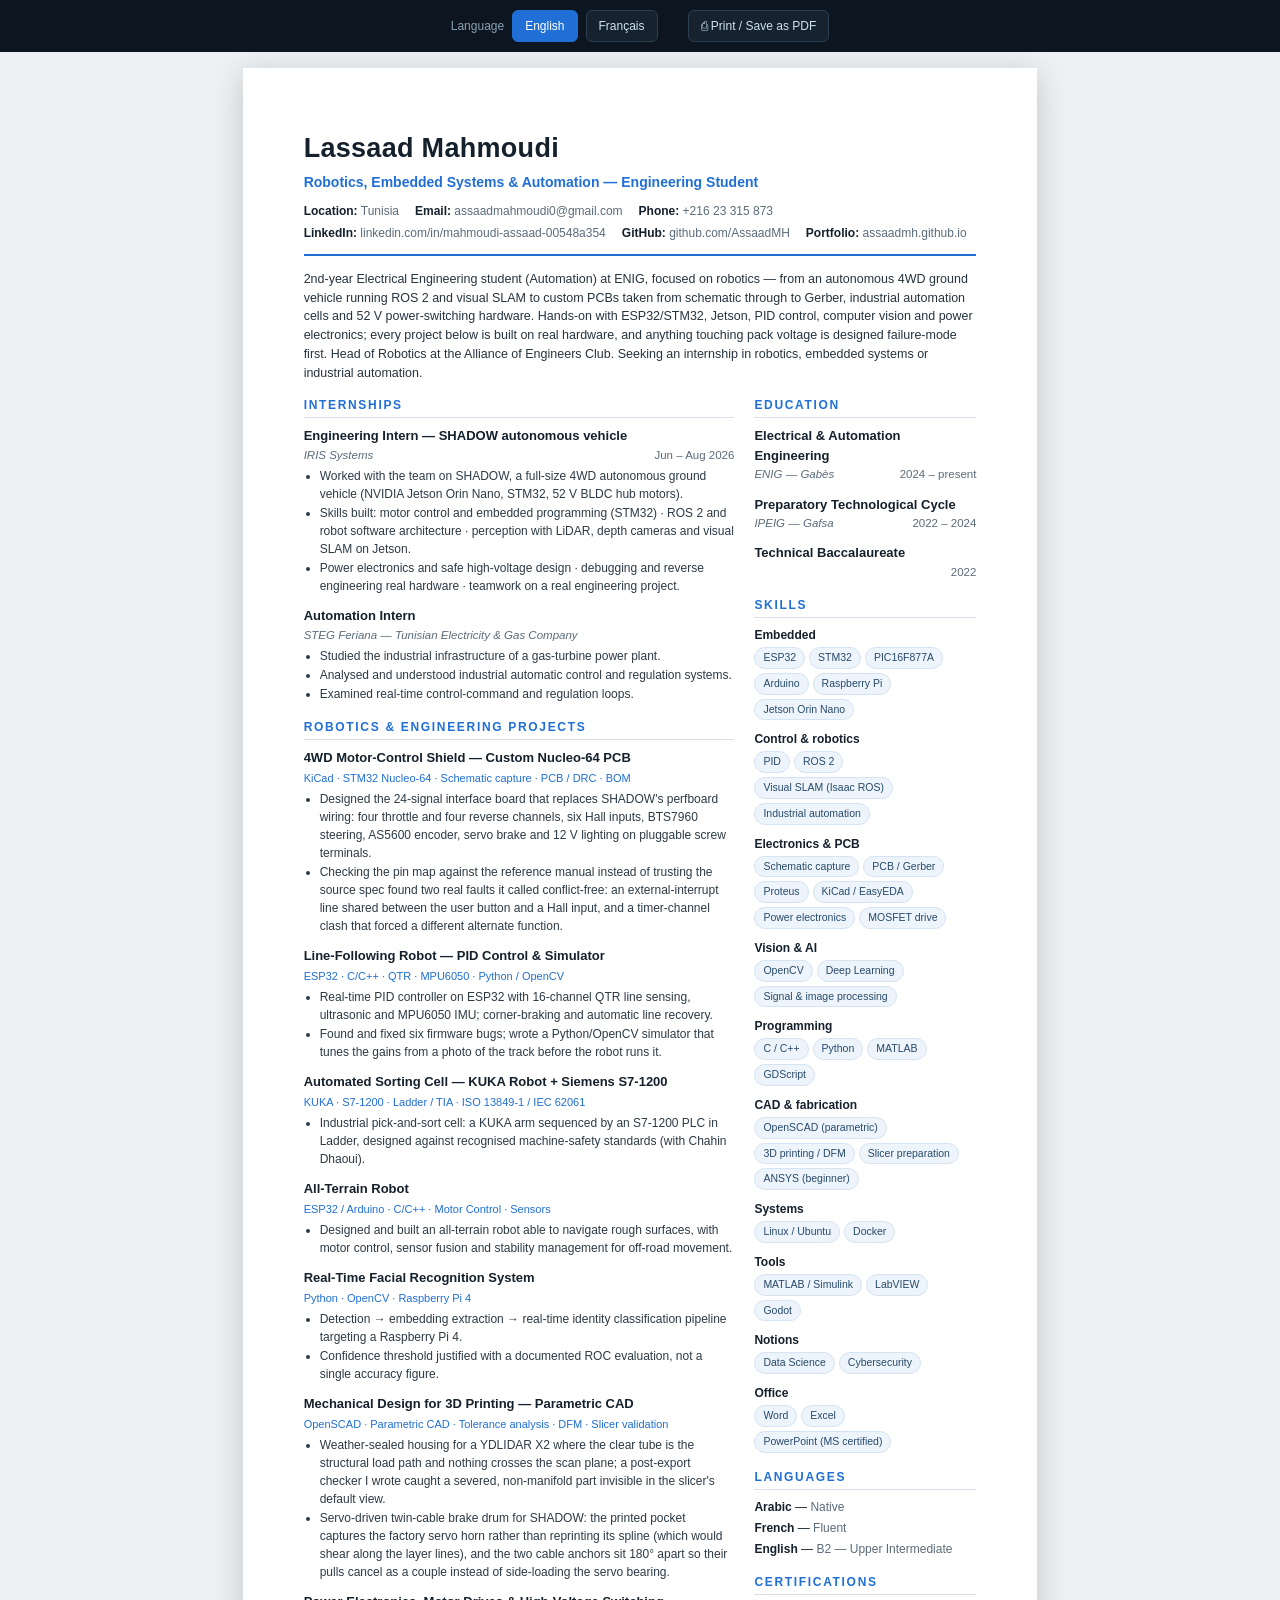
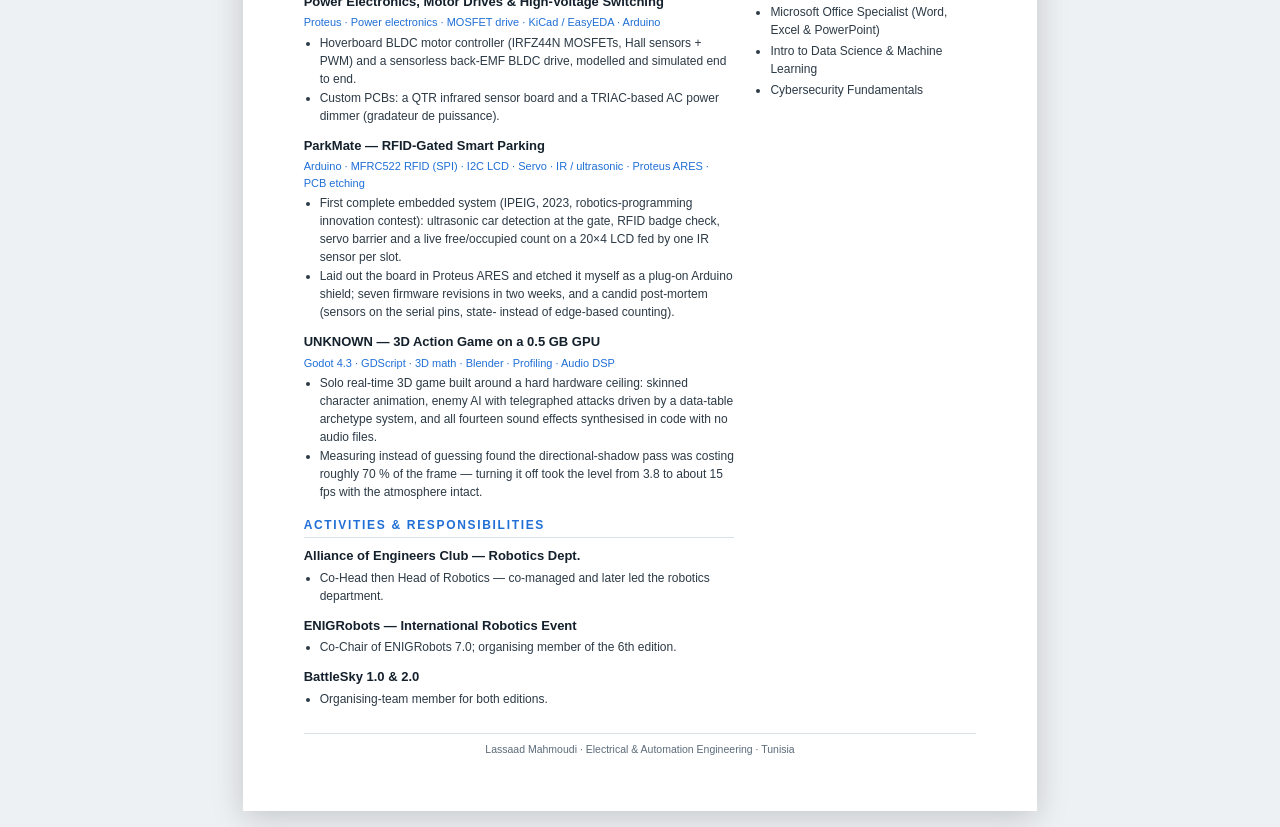
==== commit 189a168a: "Dark tech redesign with motion; shield marked as KiCad; fix LinkedIn URL - New dark palette, bluepri" ====
--- a/cv.html
+++ b/cv.html
@@ -33,6 +33,7 @@
   header.cv .contact{margin-top:9px;display:flex;flex-wrap:wrap;gap:4px 16px;
     font-size:12px;color:var(--mut)}
   header.cv .contact b{color:var(--ink);font-weight:600}
+  header.cv .contact a{color:inherit;text-decoration:none}
 
   .summary{font-size:12.5px;color:#25333f;margin:0 0 14px}
 
@@ -103,7 +104,7 @@
       ["Location", "Tunisia"],
       ["Email", "assaadmahmoudi0@gmail.com"],
       ["Phone", "+216 23 315 873"],
-      ["LinkedIn", "linkedin.com/in/mahmoudi-assaad"],
+      ["LinkedIn", "linkedin.com/in/mahmoudi-assaad-00548a354"],
       ["GitHub", "github.com/AssaadMH"],
       ["Portfolio", "assaadmh.github.io"]
     ],
@@ -128,7 +129,7 @@
     projTitle: "Robotics &amp; engineering projects",
     projects: [
       { t:"4WD Motor-Control Shield — Custom Nucleo-64 PCB",
-        tech:"Proteus · STM32 Nucleo-64 · Schematic capture · PCB / DRC · BOM",
+        tech:"KiCad · STM32 Nucleo-64 · Schematic capture · PCB / DRC · BOM",
         bullets:[
           "Designed the 24-signal interface board that replaces SHADOW's perfboard wiring: four throttle and four reverse channels, six Hall inputs, BTS7960 steering, AS5600 encoder, servo brake and 12 V lighting on pluggable screw terminals.",
           "Checking the pin map against the reference manual instead of trusting the source spec found two real faults it called conflict-free: an external-interrupt line shared between the user button and a Hall input, and a timer-channel clash that forced a different alternate function."
@@ -232,7 +233,7 @@
       ["Localisation", "Tunisie"],
       ["Courriel", "assaadmahmoudi0@gmail.com"],
       ["Téléphone", "+216 23 315 873"],
-      ["LinkedIn", "linkedin.com/in/mahmoudi-assaad"],
+      ["LinkedIn", "linkedin.com/in/mahmoudi-assaad-00548a354"],
       ["GitHub", "github.com/AssaadMH"],
       ["Portfolio", "assaadmh.github.io"]
     ],
@@ -257,7 +258,7 @@
     projTitle: "Projets robotiques &amp; d'ingénierie",
     projects: [
       { t:"Carte de commande moteur 4×4 — shield Nucleo-64 sur mesure",
-        tech:"Proteus · STM32 Nucleo-64 · saisie de schéma · PCB / DRC · nomenclature",
+        tech:"KiCad · STM32 Nucleo-64 · saisie de schéma · PCB / DRC · nomenclature",
         bullets:[
           "Conception de la carte d'interface 24 signaux qui remplace le câblage sur plaque perforée de SHADOW : quatre voies d'accélérateur et quatre de marche arrière, six entrées Hall, direction BTS7960, codeur AS5600, frein à servomoteur et éclairage 12 V sur borniers à vis débrochables.",
           "Vérifier le brochage sur le manuel de référence plutôt que de faire confiance au cahier des charges a révélé deux défauts réels qu'il déclarait sans conflit : une ligne d'interruption externe partagée entre le bouton utilisateur et une entrée Hall, et un conflit de voie de timer imposant une autre fonction alternative."
@@ -361,7 +362,8 @@
   document.documentElement.lang = lang;
 
   var contact = d.contact.map(function(c){
-    return '<span><b>'+c[0]+':</b> '+c[1]+'</span>';
+    var v = c[0] === "LinkedIn" ? '<a href="https://www.'+c[1]+'" target="_blank" rel="noopener">'+c[1]+'</a>' : c[1];
+    return '<span><b>'+c[0]+':</b> '+v+'</span>';
   }).join("");
 
   function bullets(arr){
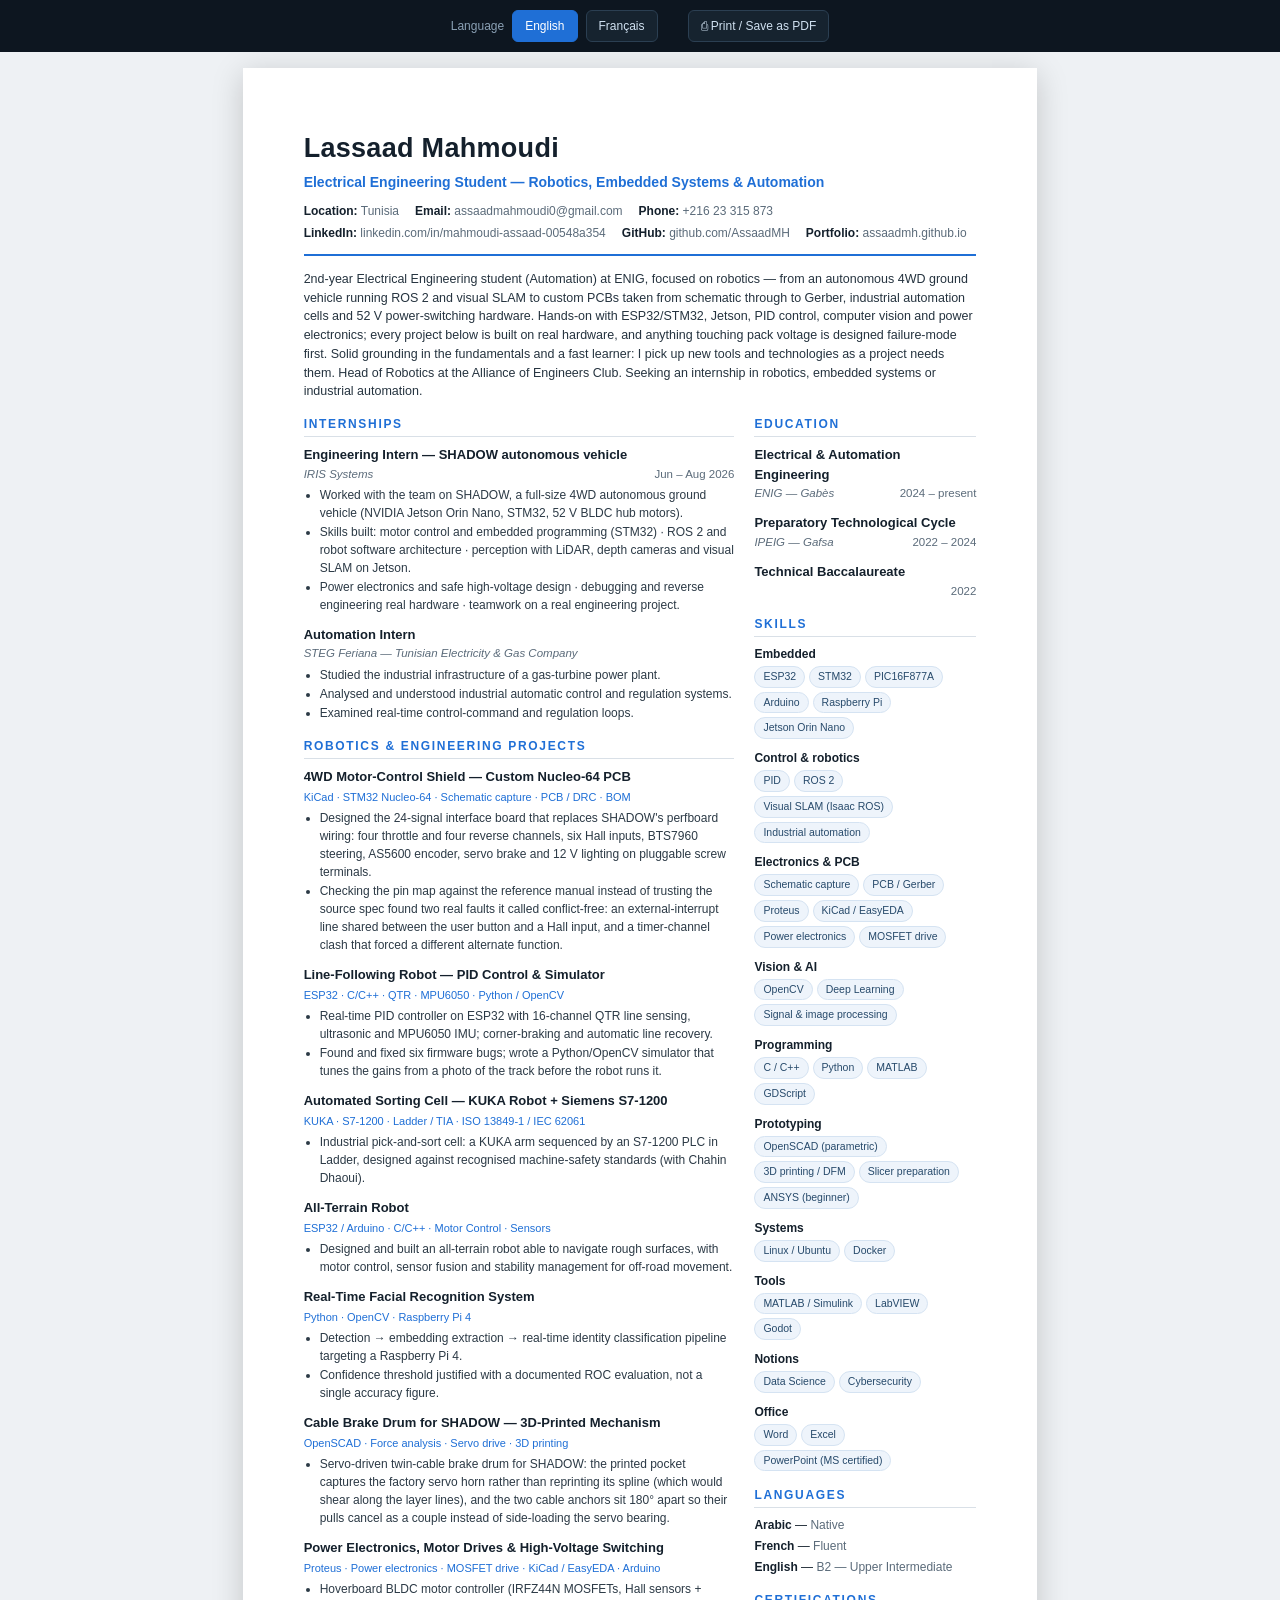
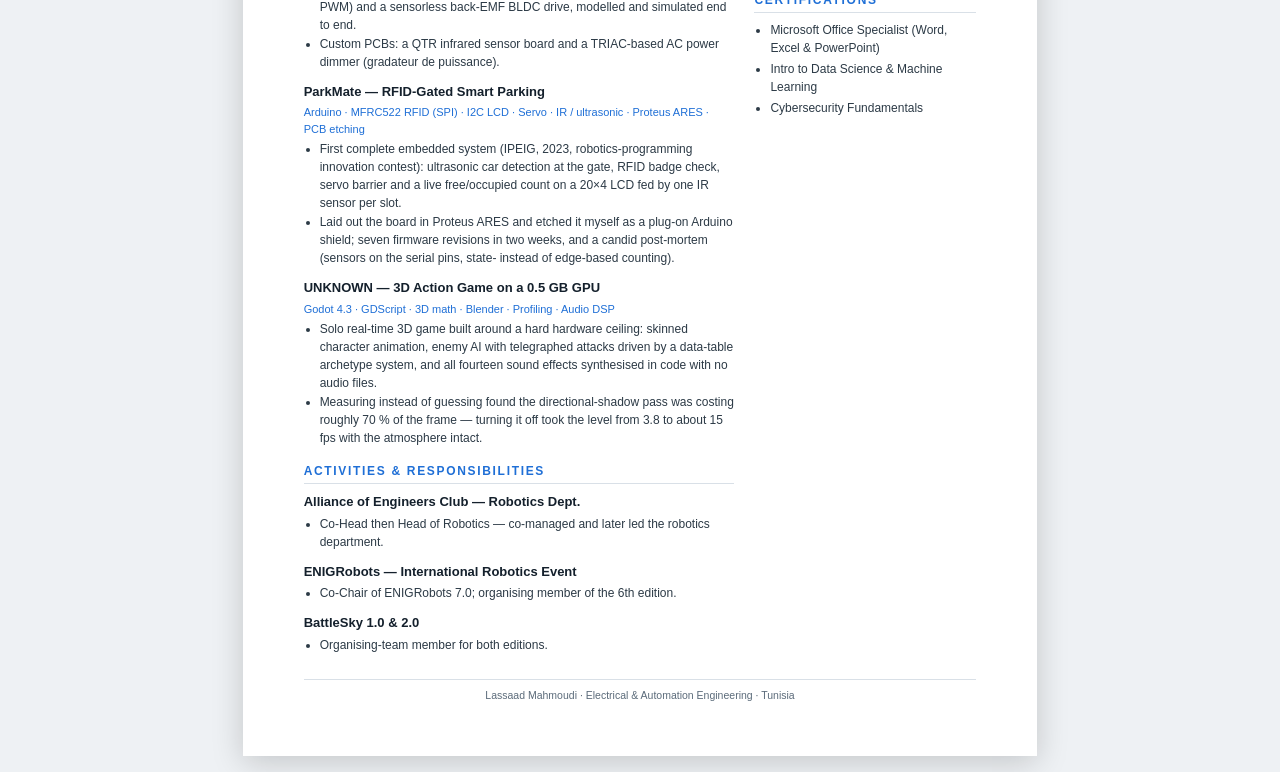
==== commit fad40a0f: "Add About me section, drop lidar box project, reframe profile as electrical engineering" ====
--- a/cv.html
+++ b/cv.html
@@ -99,7 +99,7 @@
 var CV = {
   en: {
     name: "Lassaad Mahmoudi",
-    role: "Robotics, Embedded Systems &amp; Automation — Engineering Student",
+    role: "Electrical Engineering Student — Robotics, Embedded Systems &amp; Automation",
     contact: [
       ["Location", "Tunisia"],
       ["Email", "assaadmahmoudi0@gmail.com"],
@@ -108,7 +108,7 @@
       ["GitHub", "github.com/AssaadMH"],
       ["Portfolio", "assaadmh.github.io"]
     ],
-    summary: "2nd-year Electrical Engineering student (Automation) at ENIG, focused on robotics — from an autonomous 4WD ground vehicle running ROS 2 and visual SLAM to custom PCBs taken from schematic through to Gerber, industrial automation cells and 52 V power-switching hardware. Hands-on with ESP32/STM32, Jetson, PID control, computer vision and power electronics; every project below is built on real hardware, and anything touching pack voltage is designed failure-mode first. Head of Robotics at the Alliance of Engineers Club. Seeking an internship in robotics, embedded systems or industrial automation.",
+    summary: "2nd-year Electrical Engineering student (Automation) at ENIG, focused on robotics — from an autonomous 4WD ground vehicle running ROS 2 and visual SLAM to custom PCBs taken from schematic through to Gerber, industrial automation cells and 52 V power-switching hardware. Hands-on with ESP32/STM32, Jetson, PID control, computer vision and power electronics; every project below is built on real hardware, and anything touching pack voltage is designed failure-mode first. Solid grounding in the fundamentals and a fast learner: I pick up new tools and technologies as a project needs them. Head of Robotics at the Alliance of Engineers Club. Seeking an internship in robotics, embedded systems or industrial automation.",
 
     expTitle: "Internships",
     exp: [
@@ -156,10 +156,9 @@
           "Detection → embedding extraction → real-time identity classification pipeline targeting a Raspberry Pi 4.",
           "Confidence threshold justified with a documented ROC evaluation, not a single accuracy figure."
         ] },
-      { t:"Mechanical Design for 3D Printing — Parametric CAD",
-        tech:"OpenSCAD · Parametric CAD · Tolerance analysis · DFM · Slicer validation",
-        bullets:[
-          "Weather-sealed housing for a YDLIDAR X2 where the clear tube is the structural load path and nothing crosses the scan plane; a post-export checker I wrote caught a severed, non-manifold part invisible in the slicer's default view.",
+      { t:"Cable Brake Drum for SHADOW — 3D-Printed Mechanism",
+        tech:"OpenSCAD · Force analysis · Servo drive · 3D printing",
+        bullets:[
           "Servo-driven twin-cable brake drum for SHADOW: the printed pocket captures the factory servo horn rather than reprinting its spline (which would shear along the layer lines), and the two cable anchors sit 180° apart so their pulls cancel as a couple instead of side-loading the servo bearing."
         ] },
       { t:"Power Electronics, Motor Drives &amp; High-Voltage Switching",
@@ -206,7 +205,7 @@
       { g:"Electronics &amp; PCB", items:["Schematic capture","PCB / Gerber","Proteus","KiCad / EasyEDA","Power electronics","MOSFET drive"] },
       { g:"Vision &amp; AI", items:["OpenCV","Deep Learning","Signal &amp; image processing"] },
       { g:"Programming", items:["C / C++","Python","MATLAB","GDScript"] },
-      { g:"CAD &amp; fabrication", items:["OpenSCAD (parametric)","3D printing / DFM","Slicer preparation","ANSYS (beginner)"] },
+      { g:"Prototyping", items:["OpenSCAD (parametric)","3D printing / DFM","Slicer preparation","ANSYS (beginner)"] },
       { g:"Systems", items:["Linux / Ubuntu","Docker"] },
       { g:"Tools", items:["MATLAB / Simulink","LabVIEW","Godot"] },
       { g:"Notions", items:["Data Science","Cybersecurity"] },
@@ -228,7 +227,7 @@
 
   fr: {
     name: "Lassaad Mahmoudi",
-    role: "Robotique, Systèmes embarqués &amp; Automatique — Étudiant ingénieur",
+    role: "Élève ingénieur en génie électrique — Robotique, Systèmes embarqués &amp; Automatique",
     contact: [
       ["Localisation", "Tunisie"],
       ["Courriel", "assaadmahmoudi0@gmail.com"],
@@ -237,7 +236,7 @@
       ["GitHub", "github.com/AssaadMH"],
       ["Portfolio", "assaadmh.github.io"]
     ],
-    summary: "Étudiant ingénieur en 2ᵉ année en Génie Électrique (Automatique) à l'ENIG, orienté robotique — d'un véhicule terrestre autonome 4×4 sous ROS 2 et SLAM visuel aux PCB sur mesure menés du schéma jusqu'aux Gerber, en passant par les cellules d'automatisme industriel et la commutation de puissance en 52 V. Pratique de l'ESP32/STM32, du Jetson, de la commande PID, de la vision par ordinateur et de l'électronique de puissance ; chaque projet ci-dessous tourne sur du matériel réel, et tout ce qui touche à la tension du pack est conçu en partant des modes de défaillance. Responsable Robotique du club Alliance of Engineers. À la recherche d'un stage en robotique, systèmes embarqués ou automatisme industriel.",
+    summary: "Étudiant ingénieur en 2ᵉ année en Génie Électrique (Automatique) à l'ENIG, orienté robotique — d'un véhicule terrestre autonome 4×4 sous ROS 2 et SLAM visuel aux PCB sur mesure menés du schéma jusqu'aux Gerber, en passant par les cellules d'automatisme industriel et la commutation de puissance en 52 V. Pratique de l'ESP32/STM32, du Jetson, de la commande PID, de la vision par ordinateur et de l'électronique de puissance ; chaque projet ci-dessous tourne sur du matériel réel, et tout ce qui touche à la tension du pack est conçu en partant des modes de défaillance. De bonnes bases dans les fondamentaux et une grande capacité d'apprentissage : j'apprends les outils et technologies dont un projet a besoin. Responsable Robotique du club Alliance of Engineers. À la recherche d'un stage en robotique, systèmes embarqués ou automatisme industriel.",
 
     expTitle: "Stages",
     exp: [
@@ -285,10 +284,9 @@
           "Chaîne détection → extraction d'empreintes → classification d'identité en temps réel, ciblant un Raspberry Pi 4.",
           "Seuil de confiance justifié par une analyse ROC documentée, et non par un simple taux de réussite."
         ] },
-      { t:"Conception mécanique pour impression 3D — CAO paramétrique",
-        tech:"OpenSCAD · CAO paramétrique · analyse de tolérances · DFM · validation trancheur",
-        bullets:[
-          "Boîtier étanche pour YDLIDAR X2 où le tube transparent est le chemin d'effort structurel et rien ne traverse le plan de balayage ; un contrôleur post-export de ma conception a détecté une pièce sectionnée et non-manifold, invisible dans la vue par défaut du trancheur.",
+      { t:"Tambour de frein à câbles pour SHADOW — mécanisme imprimé en 3D",
+        tech:"OpenSCAD · analyse des efforts · commande servo · impression 3D",
+        bullets:[
           "Tambour de frein à deux câbles entraîné par servomoteur pour SHADOW : la poche imprimée capture le palonnier d'origine au lieu d'en réimprimer les cannelures (qui cisailleraient dans le sens des couches), et les deux ancrages de câble sont à 180° pour que leurs efforts s'annulent en couple au lieu de charger le palier du servomoteur."
         ] },
       { t:"Électronique de puissance, commandes moteur &amp; commutation haute tension",
@@ -335,7 +333,7 @@
       { g:"Électronique &amp; PCB", items:["Saisie de schéma","PCB / Gerber","Proteus","KiCad / EasyEDA","Électronique de puissance","Commande de MOSFET"] },
       { g:"Vision &amp; IA", items:["OpenCV","Deep Learning","Traitement signal &amp; image"] },
       { g:"Programmation", items:["C / C++","Python","MATLAB","GDScript"] },
-      { g:"CAO &amp; fabrication", items:["OpenSCAD (paramétrique)","Impression 3D / DFM","Préparation trancheur","ANSYS (débutant)"] },
+      { g:"Prototypage", items:["OpenSCAD (paramétrique)","Impression 3D / DFM","Préparation trancheur","ANSYS (débutant)"] },
       { g:"Systèmes", items:["Linux / Ubuntu","Docker"] },
       { g:"Outils", items:["MATLAB / Simulink","LabVIEW","Godot"] },
       { g:"Notions", items:["Data Science","Cybersécurité"] },
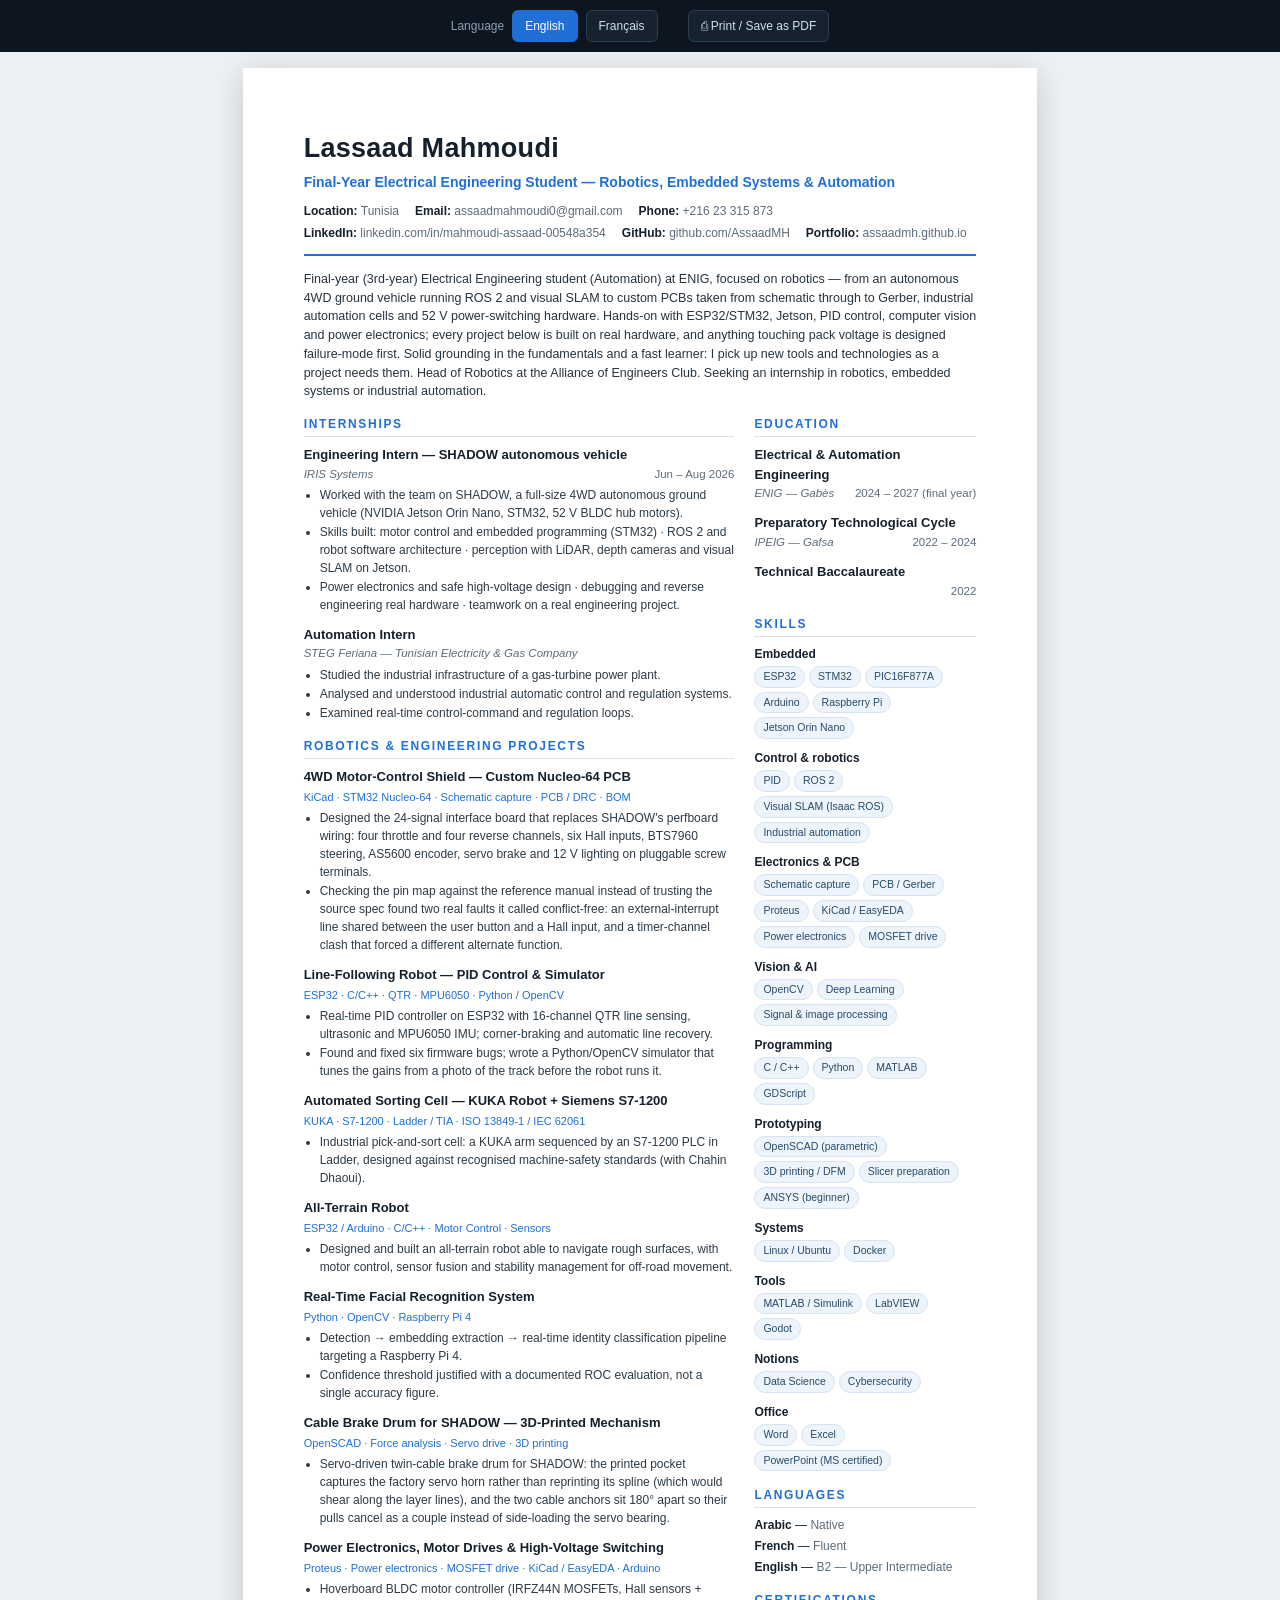
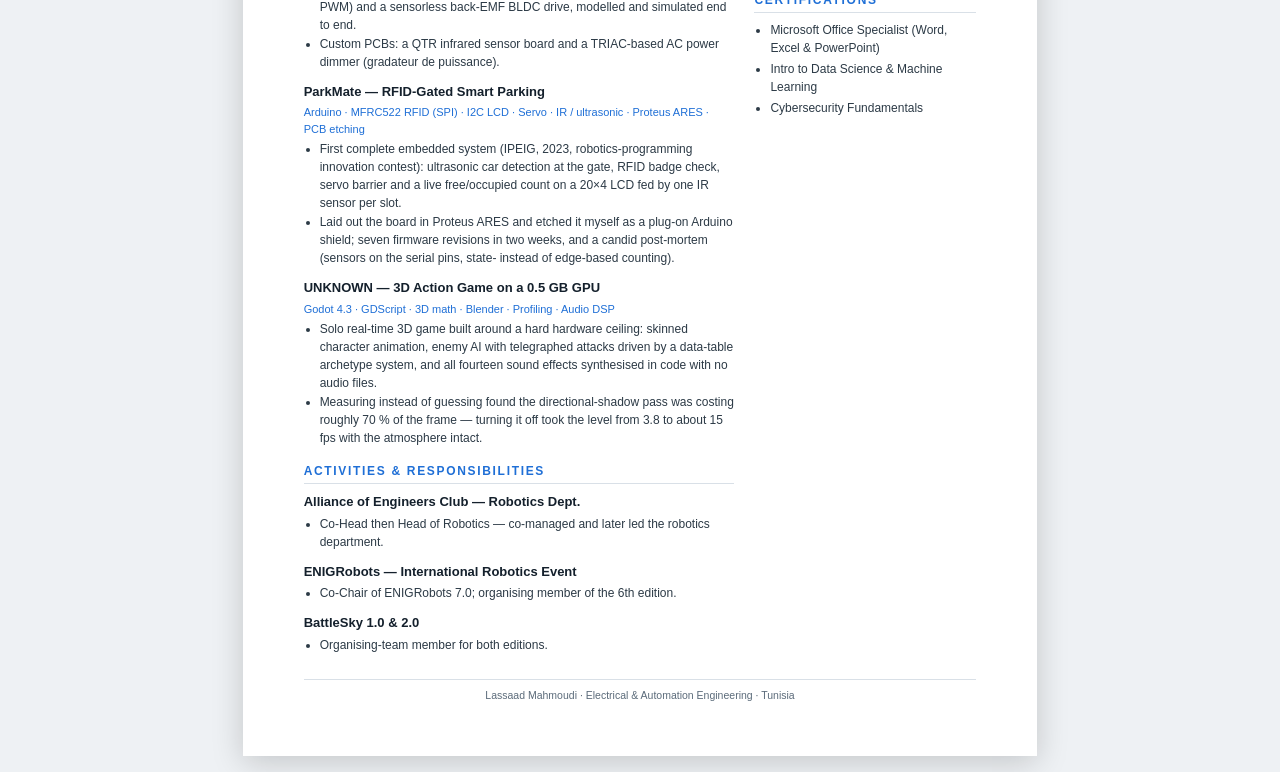
==== commit c5f383e3: "Update study year: final-year (3rd-year) engineering student" ====
--- a/cv.html
+++ b/cv.html
@@ -99,7 +99,7 @@
 var CV = {
   en: {
     name: "Lassaad Mahmoudi",
-    role: "Electrical Engineering Student — Robotics, Embedded Systems &amp; Automation",
+    role: "Final-Year Electrical Engineering Student — Robotics, Embedded Systems &amp; Automation",
     contact: [
       ["Location", "Tunisia"],
       ["Email", "assaadmahmoudi0@gmail.com"],
@@ -108,7 +108,7 @@
       ["GitHub", "github.com/AssaadMH"],
       ["Portfolio", "assaadmh.github.io"]
     ],
-    summary: "2nd-year Electrical Engineering student (Automation) at ENIG, focused on robotics — from an autonomous 4WD ground vehicle running ROS 2 and visual SLAM to custom PCBs taken from schematic through to Gerber, industrial automation cells and 52 V power-switching hardware. Hands-on with ESP32/STM32, Jetson, PID control, computer vision and power electronics; every project below is built on real hardware, and anything touching pack voltage is designed failure-mode first. Solid grounding in the fundamentals and a fast learner: I pick up new tools and technologies as a project needs them. Head of Robotics at the Alliance of Engineers Club. Seeking an internship in robotics, embedded systems or industrial automation.",
+    summary: "Final-year (3rd-year) Electrical Engineering student (Automation) at ENIG, focused on robotics — from an autonomous 4WD ground vehicle running ROS 2 and visual SLAM to custom PCBs taken from schematic through to Gerber, industrial automation cells and 52 V power-switching hardware. Hands-on with ESP32/STM32, Jetson, PID control, computer vision and power electronics; every project below is built on real hardware, and anything touching pack voltage is designed failure-mode first. Solid grounding in the fundamentals and a fast learner: I pick up new tools and technologies as a project needs them. Head of Robotics at the Alliance of Engineers Club. Seeking an internship in robotics, embedded systems or industrial automation.",
 
     expTitle: "Internships",
     exp: [
@@ -193,7 +193,7 @@
 
     eduTitle: "Education",
     edu: [
-      { t:"Electrical &amp; Automation Engineering", org:"ENIG — Gabès", y:"2024 – present" },
+      { t:"Electrical &amp; Automation Engineering", org:"ENIG — Gabès", y:"2024 – 2027 (final year)" },
       { t:"Preparatory Technological Cycle", org:"IPEIG — Gafsa", y:"2022 – 2024" },
       { t:"Technical Baccalaureate", org:"", y:"2022" }
     ],
@@ -227,7 +227,7 @@
 
   fr: {
     name: "Lassaad Mahmoudi",
-    role: "Élève ingénieur en génie électrique — Robotique, Systèmes embarqués &amp; Automatique",
+    role: "Élève ingénieur en 3ᵉ et dernière année de génie électrique — Robotique, Systèmes embarqués &amp; Automatique",
     contact: [
       ["Localisation", "Tunisie"],
       ["Courriel", "assaadmahmoudi0@gmail.com"],
@@ -236,7 +236,7 @@
       ["GitHub", "github.com/AssaadMH"],
       ["Portfolio", "assaadmh.github.io"]
     ],
-    summary: "Étudiant ingénieur en 2ᵉ année en Génie Électrique (Automatique) à l'ENIG, orienté robotique — d'un véhicule terrestre autonome 4×4 sous ROS 2 et SLAM visuel aux PCB sur mesure menés du schéma jusqu'aux Gerber, en passant par les cellules d'automatisme industriel et la commutation de puissance en 52 V. Pratique de l'ESP32/STM32, du Jetson, de la commande PID, de la vision par ordinateur et de l'électronique de puissance ; chaque projet ci-dessous tourne sur du matériel réel, et tout ce qui touche à la tension du pack est conçu en partant des modes de défaillance. De bonnes bases dans les fondamentaux et une grande capacité d'apprentissage : j'apprends les outils et technologies dont un projet a besoin. Responsable Robotique du club Alliance of Engineers. À la recherche d'un stage en robotique, systèmes embarqués ou automatisme industriel.",
+    summary: "Étudiant ingénieur en 3ᵉ et dernière année de Génie Électrique (Automatique) à l'ENIG, orienté robotique — d'un véhicule terrestre autonome 4×4 sous ROS 2 et SLAM visuel aux PCB sur mesure menés du schéma jusqu'aux Gerber, en passant par les cellules d'automatisme industriel et la commutation de puissance en 52 V. Pratique de l'ESP32/STM32, du Jetson, de la commande PID, de la vision par ordinateur et de l'électronique de puissance ; chaque projet ci-dessous tourne sur du matériel réel, et tout ce qui touche à la tension du pack est conçu en partant des modes de défaillance. De bonnes bases dans les fondamentaux et une grande capacité d'apprentissage : j'apprends les outils et technologies dont un projet a besoin. Responsable Robotique du club Alliance of Engineers. À la recherche d'un stage en robotique, systèmes embarqués ou automatisme industriel.",
 
     expTitle: "Stages",
     exp: [
@@ -321,7 +321,7 @@
 
     eduTitle: "Formation",
     edu: [
-      { t:"Génie Électrique &amp; Automatique", org:"ENIG — Gabès", y:"2024 – aujourd'hui" },
+      { t:"Génie Électrique &amp; Automatique", org:"ENIG — Gabès", y:"2024 – 2027 (dernière année)" },
       { t:"Cycle préparatoire technologique", org:"IPEIG — Gafsa", y:"2022 – 2024" },
       { t:"Baccalauréat technique", org:"", y:"2022" }
     ],
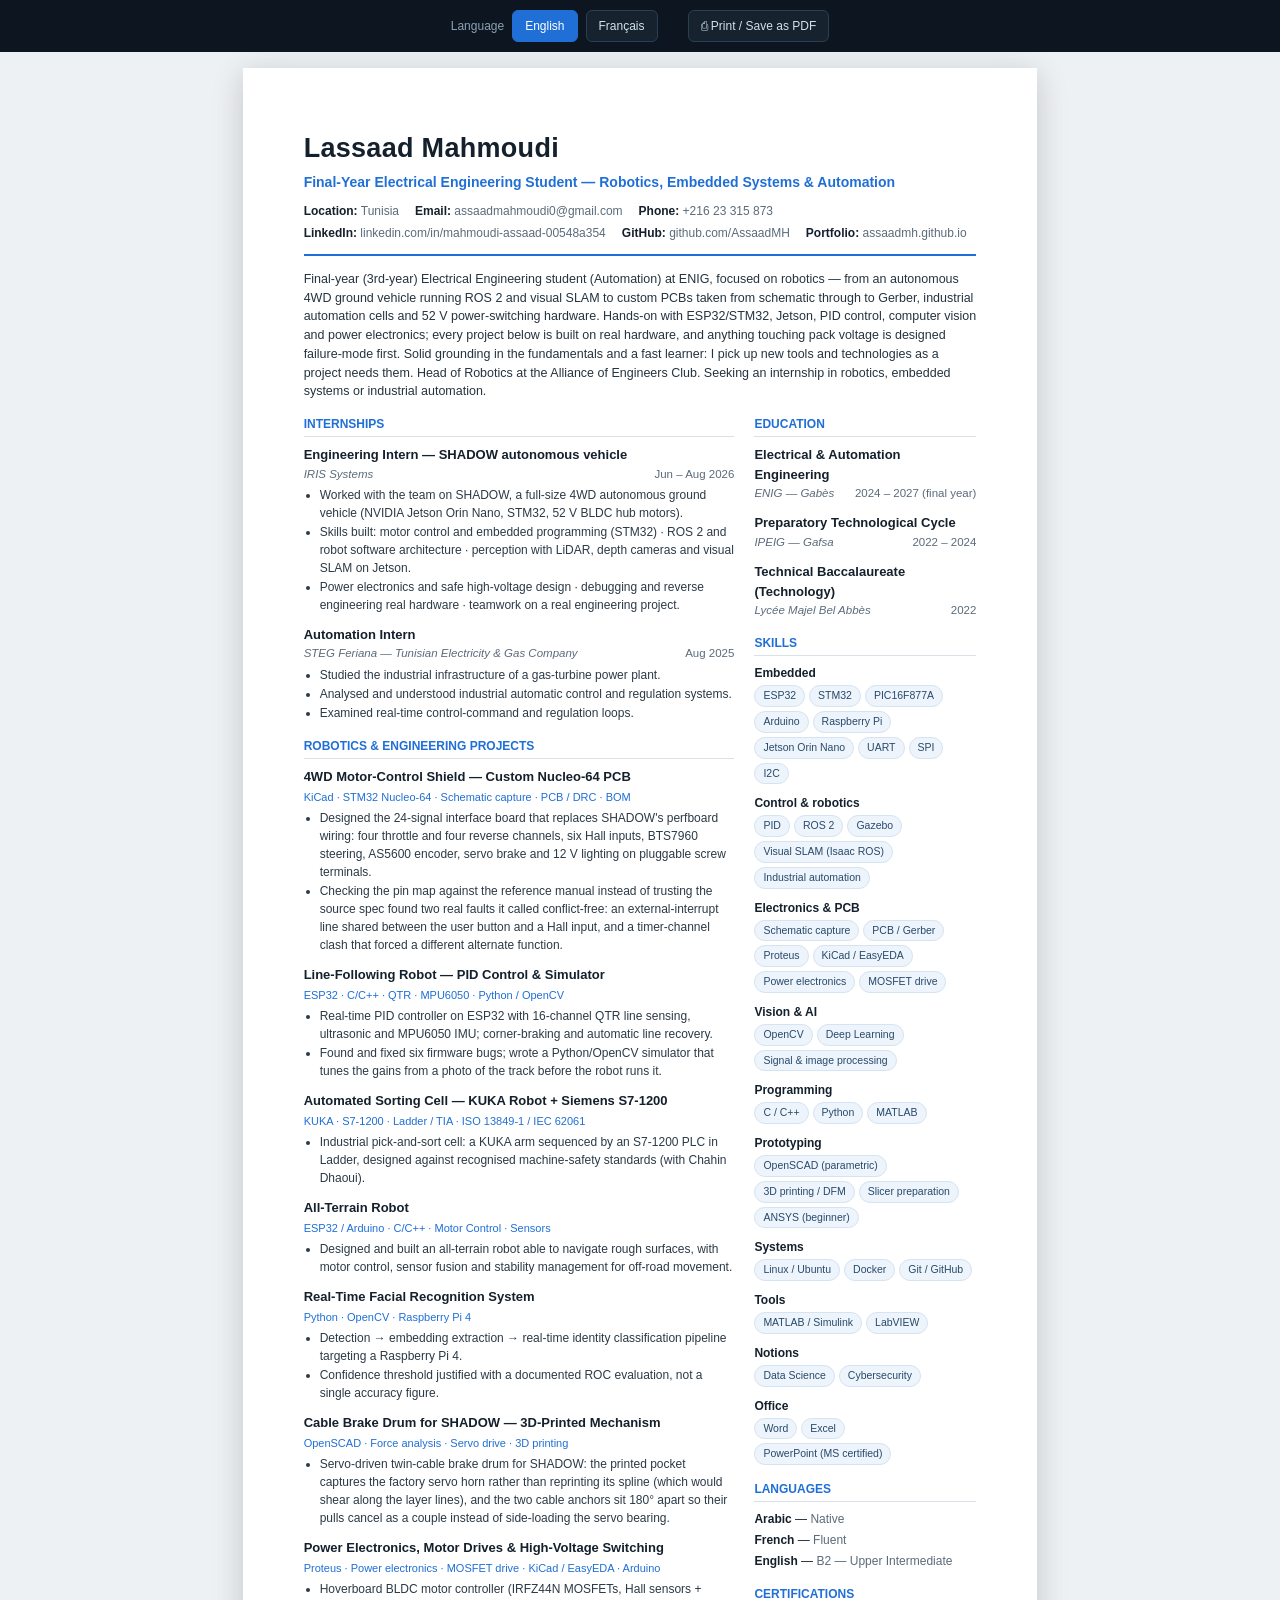
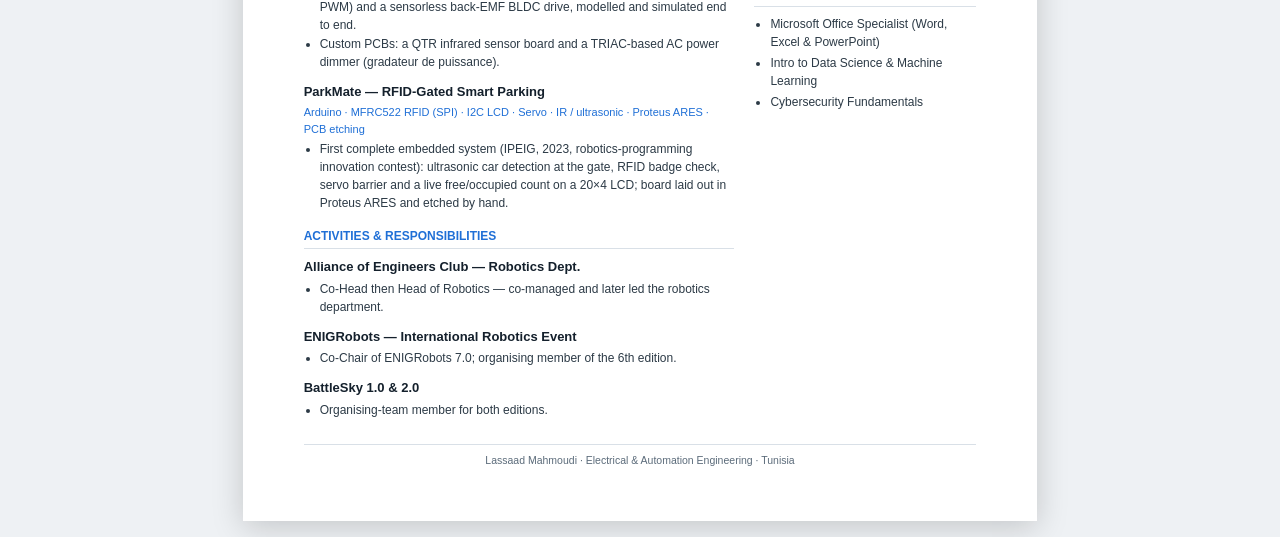
==== commit e201d22a: "CV: ATS fixes - STEG and bac dates, plain section headings, 2 pages, bus/Git/Gazebo skills" ====
--- a/cv.html
+++ b/cv.html
@@ -41,7 +41,7 @@
   .main{flex:1 1 62%;min-width:0}
   .side{flex:0 0 33%}
 
-  h2{font-size:12px;text-transform:uppercase;letter-spacing:.14em;color:var(--accent);
+  h2{font-size:12px;text-transform:uppercase;color:var(--accent);
     margin:0 0 8px;padding-bottom:3px;border-bottom:1px solid var(--line)}
   section{margin-bottom:15px;break-inside:avoid}
   section.flow{break-inside:auto}
@@ -58,7 +58,7 @@
   .item ul li{font-size:12px;margin-bottom:1px;color:#2c3a46}
 
   .side h2{border-bottom-color:var(--line)}
-  .skwrap{margin-bottom:10px}
+  .skwrap{margin-bottom:10px;break-inside:avoid}
   .skwrap .g{font-weight:700;font-size:12px;margin-bottom:3px}
   .chips{display:flex;flex-wrap:wrap;gap:4px}
   .chips span{font-size:10.5px;background:#eef4fb;color:#274a6b;border:1px solid #d5e3f2;
@@ -118,7 +118,7 @@
           "Skills built: motor control and embedded programming (STM32) · ROS 2 and robot software architecture · perception with LiDAR, depth cameras and visual SLAM on Jetson.",
           "Power electronics and safe high-voltage design · debugging and reverse engineering real hardware · teamwork on a real engineering project."
         ] },
-      { t:"Automation Intern", org:"STEG Feriana — Tunisian Electricity &amp; Gas Company", y:"",
+      { t:"Automation Intern", org:"STEG Feriana — Tunisian Electricity &amp; Gas Company", y:"Aug 2025",
         bullets:[
           "Studied the industrial infrastructure of a gas-turbine power plant.",
           "Analysed and understood industrial automatic control and regulation systems.",
@@ -170,14 +170,7 @@
       { t:"ParkMate — RFID-Gated Smart Parking",
         tech:"Arduino · MFRC522 RFID (SPI) · I2C LCD · Servo · IR / ultrasonic · Proteus ARES · PCB etching",
         bullets:[
-          "First complete embedded system (IPEIG, 2023, robotics-programming innovation contest): ultrasonic car detection at the gate, RFID badge check, servo barrier and a live free/occupied count on a 20×4 LCD fed by one IR sensor per slot.",
-          "Laid out the board in Proteus ARES and etched it myself as a plug-on Arduino shield; seven firmware revisions in two weeks, and a candid post-mortem (sensors on the serial pins, state- instead of edge-based counting)."
-        ] },
-      { t:"UNKNOWN — 3D Action Game on a 0.5 GB GPU",
-        tech:"Godot 4.3 · GDScript · 3D math · Blender · Profiling · Audio DSP",
-        bullets:[
-          "Solo real-time 3D game built around a hard hardware ceiling: skinned character animation, enemy AI with telegraphed attacks driven by a data-table archetype system, and all fourteen sound effects synthesised in code with no audio files.",
-          "Measuring instead of guessing found the directional-shadow pass was costing roughly 70 % of the frame — turning it off took the level from 3.8 to about 15 fps with the atmosphere intact."
+          "First complete embedded system (IPEIG, 2023, robotics-programming innovation contest): ultrasonic car detection at the gate, RFID badge check, servo barrier and a live free/occupied count on a 20×4 LCD; board laid out in Proteus ARES and etched by hand."
         ] }
     ],
 
@@ -195,19 +188,19 @@
     edu: [
       { t:"Electrical &amp; Automation Engineering", org:"ENIG — Gabès", y:"2024 – 2027 (final year)" },
       { t:"Preparatory Technological Cycle", org:"IPEIG — Gafsa", y:"2022 – 2024" },
-      { t:"Technical Baccalaureate", org:"", y:"2022" }
+      { t:"Technical Baccalaureate (Technology)", org:"Lycée Majel Bel Abbès", y:"2022" }
     ],
 
     skTitle: "Skills",
     skills: [
-      { g:"Embedded", items:["ESP32","STM32","PIC16F877A","Arduino","Raspberry Pi","Jetson Orin Nano"] },
-      { g:"Control &amp; robotics", items:["PID","ROS 2","Visual SLAM (Isaac ROS)","Industrial automation"] },
+      { g:"Embedded", items:["ESP32","STM32","PIC16F877A","Arduino","Raspberry Pi","Jetson Orin Nano","UART","SPI","I2C"] },
+      { g:"Control &amp; robotics", items:["PID","ROS 2","Gazebo","Visual SLAM (Isaac ROS)","Industrial automation"] },
       { g:"Electronics &amp; PCB", items:["Schematic capture","PCB / Gerber","Proteus","KiCad / EasyEDA","Power electronics","MOSFET drive"] },
       { g:"Vision &amp; AI", items:["OpenCV","Deep Learning","Signal &amp; image processing"] },
-      { g:"Programming", items:["C / C++","Python","MATLAB","GDScript"] },
+      { g:"Programming", items:["C / C++","Python","MATLAB"] },
       { g:"Prototyping", items:["OpenSCAD (parametric)","3D printing / DFM","Slicer preparation","ANSYS (beginner)"] },
-      { g:"Systems", items:["Linux / Ubuntu","Docker"] },
-      { g:"Tools", items:["MATLAB / Simulink","LabVIEW","Godot"] },
+      { g:"Systems", items:["Linux / Ubuntu","Docker","Git / GitHub"] },
+      { g:"Tools", items:["MATLAB / Simulink","LabVIEW"] },
       { g:"Notions", items:["Data Science","Cybersecurity"] },
       { g:"Office", items:["Word","Excel","PowerPoint (MS certified)"] }
     ],
@@ -246,7 +239,7 @@
           "Compétences acquises : commande moteur et programmation embarquée (STM32) · ROS 2 et architecture logicielle robotique · perception par LiDAR, caméras de profondeur et SLAM visuel sur Jetson.",
           "Électronique de puissance et conception haute tension sûre · débogage et rétro-ingénierie de matériel réel · travail d'équipe sur un vrai projet d'ingénierie."
         ] },
-      { t:"Stagiaire en automatisme", org:"STEG Feriana — Société Tunisienne de l'Électricité et du Gaz", y:"",
+      { t:"Stagiaire en automatisme", org:"STEG Feriana — Société Tunisienne de l'Électricité et du Gaz", y:"août 2025",
         bullets:[
           "Étude de l'infrastructure industrielle d'une centrale à turbine à gaz.",
           "Analyse et compréhension des systèmes de commande et de régulation automatiques industriels.",
@@ -298,14 +291,7 @@
       { t:"ParkMate — Parking intelligent à accès RFID",
         tech:"Arduino · RFID MFRC522 (SPI) · LCD I2C · servomoteur · IR / ultrason · Proteus ARES · gravure de PCB",
         bullets:[
-          "Premier système embarqué complet (IPEIG, 2023, concours d'innovation en programmation robotique) : détection ultrason de la voiture à l'entrée, contrôle du badge RFID, barrière à servomoteur et comptage en direct des places libres/occupées sur LCD 20×4 via un capteur IR par place.",
-          "Carte dessinée sous Proteus ARES et gravée moi-même en shield enfichable sur l'Arduino ; sept versions du firmware en deux semaines, et un retour d'expérience honnête (capteurs sur les broches série, comptage par états au lieu de fronts)."
-        ] },
-      { t:"UNKNOWN — jeu d'action 3D sur un GPU de 0,5 Go",
-        tech:"Godot 4.3 · GDScript · maths 3D · Blender · profilage · DSP audio",
-        bullets:[
-          "Jeu 3D temps réel en solo bâti autour d'un plafond matériel strict : animation de personnages skinnés, IA d'ennemis à attaques télégraphiées pilotée par une table d'archétypes, et les quatorze effets sonores entièrement synthétisés par le code, sans aucun fichier audio.",
-          "Mesurer au lieu de supposer a révélé que la passe d'ombres directionnelles coûtait environ 70 % de la trame — la désactiver a fait passer le niveau de 3,8 à environ 15 images/s sans perdre l'atmosphère."
+          "Premier système embarqué complet (IPEIG, 2023, concours d'innovation en programmation robotique) : détection ultrason de la voiture à l'entrée, contrôle du badge RFID, barrière à servomoteur et comptage en direct des places libres/occupées sur LCD 20×4 ; carte dessinée sous Proteus ARES et gravée à la main."
         ] }
     ],
 
@@ -323,19 +309,19 @@
     edu: [
       { t:"Génie Électrique &amp; Automatique", org:"ENIG — Gabès", y:"2024 – 2027 (dernière année)" },
       { t:"Cycle préparatoire technologique", org:"IPEIG — Gafsa", y:"2022 – 2024" },
-      { t:"Baccalauréat technique", org:"", y:"2022" }
+      { t:"Baccalauréat technique (Technologie)", org:"Lycée Majel Bel Abbès", y:"2022" }
     ],
 
     skTitle: "Compétences",
     skills: [
-      { g:"Embarqué", items:["ESP32","STM32","PIC16F877A","Arduino","Raspberry Pi","Jetson Orin Nano"] },
-      { g:"Commande &amp; robotique", items:["PID","ROS 2","SLAM visuel (Isaac ROS)","Automatisme industriel"] },
+      { g:"Embarqué", items:["ESP32","STM32","PIC16F877A","Arduino","Raspberry Pi","Jetson Orin Nano","UART","SPI","I2C"] },
+      { g:"Commande &amp; robotique", items:["PID","ROS 2","Gazebo","SLAM visuel (Isaac ROS)","Automatisme industriel"] },
       { g:"Électronique &amp; PCB", items:["Saisie de schéma","PCB / Gerber","Proteus","KiCad / EasyEDA","Électronique de puissance","Commande de MOSFET"] },
       { g:"Vision &amp; IA", items:["OpenCV","Deep Learning","Traitement signal &amp; image"] },
-      { g:"Programmation", items:["C / C++","Python","MATLAB","GDScript"] },
+      { g:"Programmation", items:["C / C++","Python","MATLAB"] },
       { g:"Prototypage", items:["OpenSCAD (paramétrique)","Impression 3D / DFM","Préparation trancheur","ANSYS (débutant)"] },
-      { g:"Systèmes", items:["Linux / Ubuntu","Docker"] },
-      { g:"Outils", items:["MATLAB / Simulink","LabVIEW","Godot"] },
+      { g:"Systèmes", items:["Linux / Ubuntu","Docker","Git / GitHub"] },
+      { g:"Outils", items:["MATLAB / Simulink","LabVIEW"] },
       { g:"Notions", items:["Data Science","Cybersécurité"] },
       { g:"Bureautique", items:["Word","Excel","PowerPoint (certifié MS)"] }
     ],
@@ -403,7 +389,7 @@
       '<section><h2>'+d.actTitle+'</h2>'+orgBlock(d.act)+'</section>'+
     '</div><div class="side">'+
       '<section><h2>'+d.eduTitle+'</h2>'+orgBlock(d.edu)+'</section>'+
-      '<section><h2>'+d.skTitle+'</h2>'+skills+'</section>'+
+      '<section class="flow"><h2>'+d.skTitle+'</h2>'+skills+'</section>'+
       '<section><h2>'+d.langTitle+'</h2><div class="langs">'+langs+'</div></section>'+
       '<section><h2>'+d.certTitle+'</h2>'+certs+'</section>'+
     '</div></div>'+
